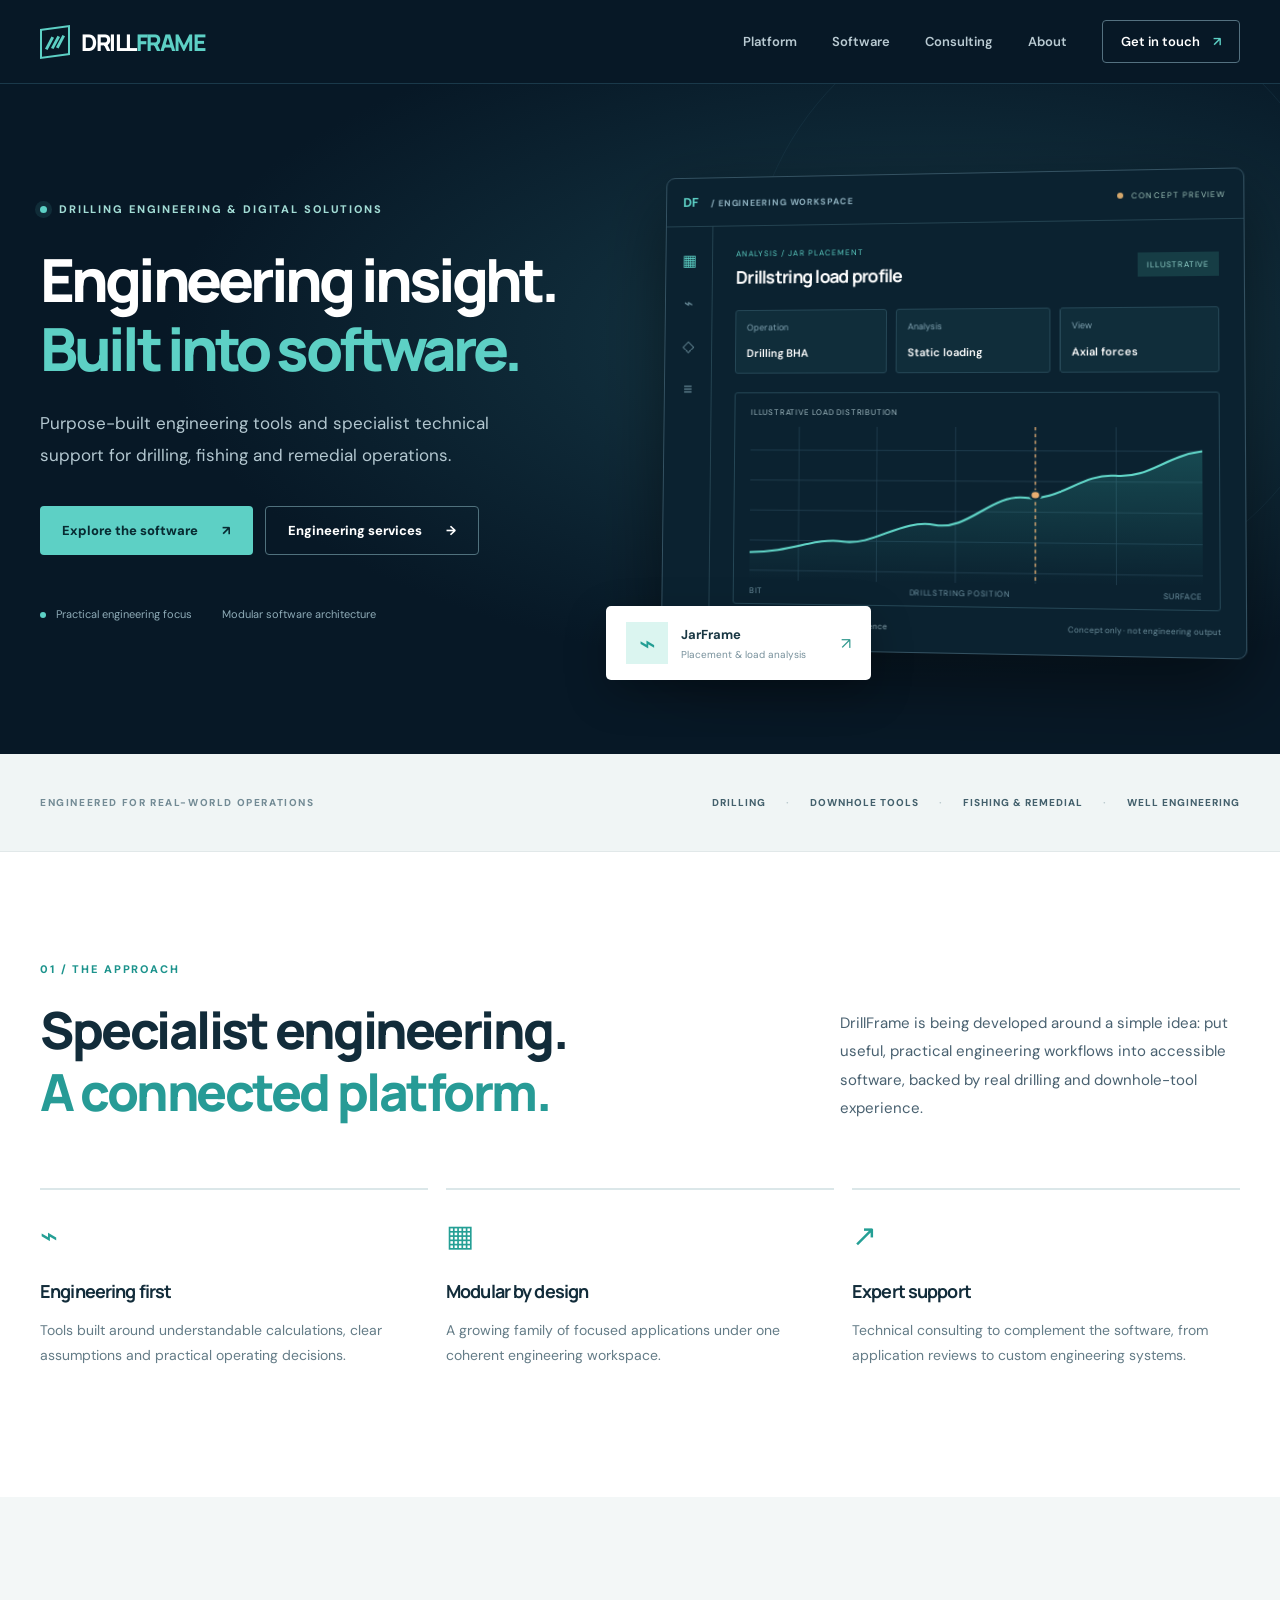
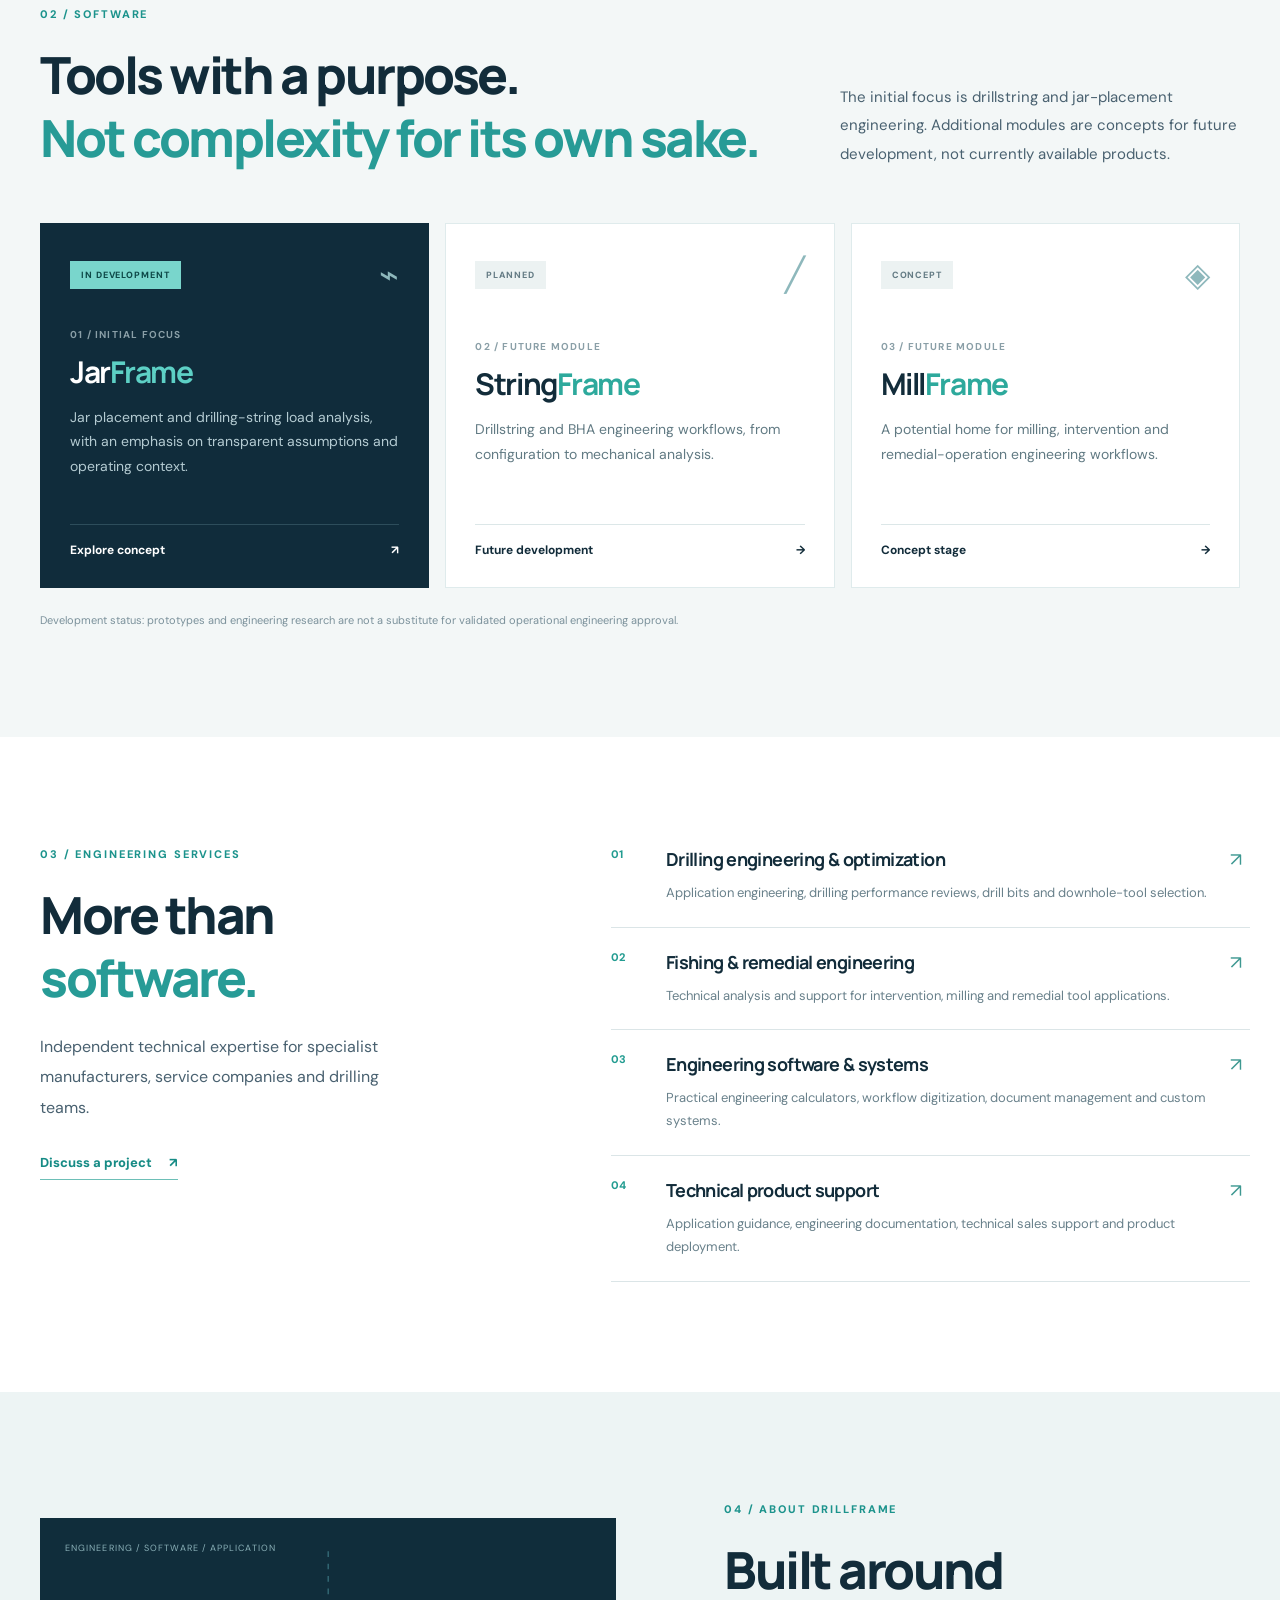
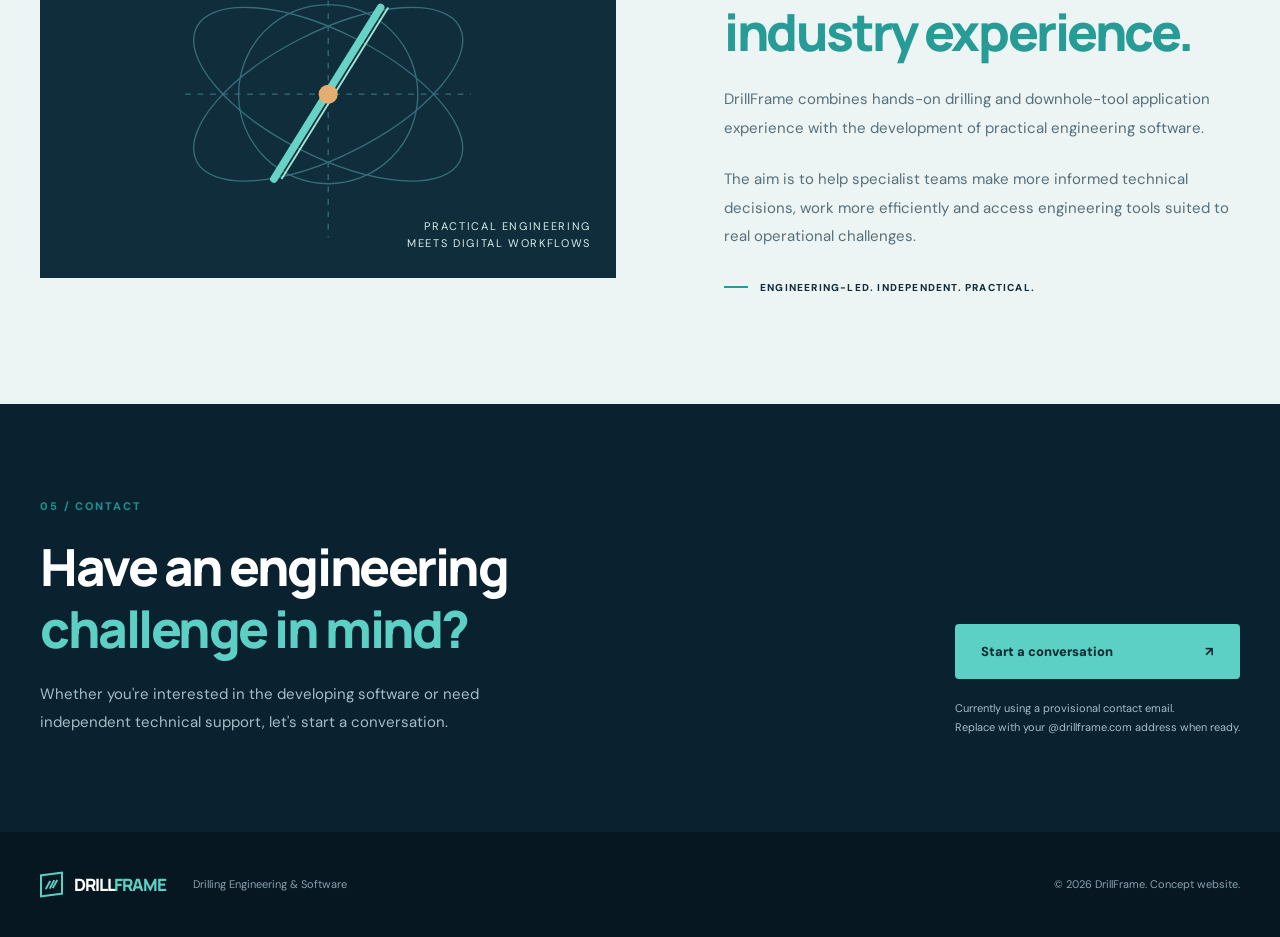
==== index.html @ b1239f37 "Add files via upload" ====
<!doctype html>
<html lang="en">
<head>
  <meta charset="utf-8" />
  <meta name="viewport" content="width=device-width, initial-scale=1" />
  <meta name="theme-color" content="#071826" />
  <meta name="description" content="DrillFrame brings practical drilling engineering expertise together with purpose-built engineering software for drillstring, jar, fishing and remedial applications." />
  <title>DrillFrame — Drilling Engineering & Software</title>
  <link rel="stylesheet" href="styles.css" />
  <script src="script.js" defer></script>
</head>
<body>
  <header class="site-header" id="top">
    <div class="container nav-wrap">
      <a class="brand" href="#top" aria-label="DrillFrame home"><span class="brand-icon" aria-hidden="true"><span></span><span></span><span></span></span><span>DRILL<span class="brand-accent">FRAME</span></span></a>
      <button class="menu-toggle" type="button" aria-controls="site-nav" aria-expanded="false" aria-label="Open navigation"><span></span><span></span><span></span></button>
      <nav class="site-nav" id="site-nav" aria-label="Main navigation"><a href="#platform">Platform</a><a href="#software">Software</a><a href="#consulting">Consulting</a><a href="#about">About</a><a class="nav-contact" href="#contact">Get in touch <span aria-hidden="true">↗</span></a></nav>
    </div>
  </header>
  <main>
    <section class="hero">
      <div class="hero-glow"></div>
      <div class="container hero-layout">
        <div class="hero-copy">
          <p class="eyebrow"><span class="signal"></span> DRILLING ENGINEERING & DIGITAL SOLUTIONS</p>
          <h1>Engineering insight.<br><span>Built into software.</span></h1>
          <p class="hero-lead">Purpose-built engineering tools and specialist technical support for drilling, fishing and remedial operations.</p>
          <div class="hero-actions"><a class="button button-primary" href="#software">Explore the software <span aria-hidden="true">↗</span></a><a class="button button-outline" href="#consulting">Engineering services <span aria-hidden="true">→</span></a></div>
          <div class="hero-meta"><span><span class="meta-dot"></span> Practical engineering focus</span><span>Modular software architecture</span></div>
        </div>
        <div class="hero-visual" aria-label="Illustration of a DrillFrame engineering analysis dashboard">
          <div class="dashboard">
            <div class="dash-top"><div class="dash-logo">DF<span> / ENGINEERING WORKSPACE</span></div><div class="dash-status"><i></i> CONCEPT PREVIEW</div></div>
            <div class="dash-content">
              <div class="dash-sidebar"><span class="side-active">▦</span><span>⌁</span><span>◇</span><span>≡</span></div>
              <div class="dash-main">
                <div class="dash-heading"><div><small>ANALYSIS / JAR PLACEMENT</small><strong>Drillstring load profile</strong></div><span class="dash-tag">ILLUSTRATIVE</span></div>
                <div class="metric-row"><div><small>Operation</small><strong>Drilling BHA</strong></div><div><small>Analysis</small><strong>Static loading</strong></div><div><small>View</small><strong>Axial forces</strong></div></div>
                <div class="chart-wrap"><div class="chart-label">ILLUSTRATIVE LOAD DISTRIBUTION</div><svg viewBox="0 0 540 230" role="img" aria-label="Illustrative line graph, not real engineering results" preserveAspectRatio="none"><defs><linearGradient id="chartFill" x1="0" y1="0" x2="0" y2="1"><stop offset="0" stop-color="#3dc7bc" stop-opacity=".24"/><stop offset="1" stop-color="#3dc7bc" stop-opacity="0"/></linearGradient></defs><g stroke="#244354" stroke-width="1"><path d="M0 35H540M0 80H540M0 125H540M0 170H540M0 215H540"/><path d="M60 0V230M155 0V230M250 0V230M345 0V230M440 0V230"/></g><path d="M0 188 C55 187 78 165 115 171 S185 136 225 145 S293 98 333 104 S400 67 439 71 S497 42 540 35 L540 230 L0 230Z" fill="url(#chartFill)"/><path d="M0 188 C55 187 78 165 115 171 S185 136 225 145 S293 98 333 104 S400 67 439 71 S497 42 540 35" fill="none" stroke="#61d6c8" stroke-width="3"/><path d="M345 0V230" stroke="#e9ae71" stroke-width="1.5" stroke-dasharray="5 5"/><circle cx="345" cy="100" r="6" fill="#e9ae71" stroke="#102c3a" stroke-width="3"/></svg><div class="chart-footer"><span>BIT</span><span>DRILLSTRING POSITION</span><span>SURFACE</span></div></div>
                <div class="dash-bottom"><span><i class="legend-line"></i> Axial load profile</span><span><i class="legend-dot"></i> Jar reference</span><span class="dash-note">Concept only · not engineering output</span></div>
              </div>
            </div>
          </div>
          <div class="floating-card"><span class="float-icon">⌁</span><div><strong>JarFrame</strong><small>Placement & load analysis</small></div><span class="float-arrow">↗</span></div>
        </div>
      </div>
    </section>
    <section class="trust-band"><div class="container trust-inner"><p>ENGINEERED FOR REAL-WORLD OPERATIONS</p><div><span>DRILLING</span><b>·</b><span>DOWNHOLE TOOLS</span><b>·</b><span>FISHING & REMEDIAL</span><b>·</b><span>WELL ENGINEERING</span></div></div></section>
    <section id="platform" class="section overview"><div class="container"><div class="split-heading"><div><p class="section-kicker">01 / THE APPROACH</p><h2>Specialist engineering.<br><span>A connected platform.</span></h2></div><p>DrillFrame is being developed around a simple idea: put useful, practical engineering workflows into accessible software, backed by real drilling and downhole-tool experience.</p></div><div class="feature-grid"><article class="feature"><div class="feature-icon">⌁</div><h3>Engineering first</h3><p>Tools built around understandable calculations, clear assumptions and practical operating decisions.</p></article><article class="feature"><div class="feature-icon">▦</div><h3>Modular by design</h3><p>A growing family of focused applications under one coherent engineering workspace.</p></article><article class="feature"><div class="feature-icon">↗</div><h3>Expert support</h3><p>Technical consulting to complement the software, from application reviews to custom engineering systems.</p></article></div></div></section>
    <section id="software" class="section software-section"><div class="container"><p class="section-kicker">02 / SOFTWARE</p><div class="section-title-row"><h2>Tools with a purpose.<br><span>Not complexity for its own sake.</span></h2><p>The initial focus is drillstring and jar-placement engineering. Additional modules are concepts for future development, not currently available products.</p></div><div class="software-grid"><article class="software-card featured"><div class="card-top"><span class="pill pill-active">IN DEVELOPMENT</span><span class="card-symbol">⌁</span></div><div><p class="card-number">01 / INITIAL FOCUS</p><h3>Jar<span>Frame</span></h3><p>Jar placement and drilling-string load analysis, with an emphasis on transparent assumptions and operating context.</p></div><div class="card-bottom">Explore concept <span aria-hidden="true">↗</span></div></article><article class="software-card"><div class="card-top"><span class="pill">PLANNED</span><span class="card-symbol">╱</span></div><div><p class="card-number">02 / FUTURE MODULE</p><h3>String<span>Frame</span></h3><p>Drillstring and BHA engineering workflows, from configuration to mechanical analysis.</p></div><div class="card-bottom">Future development <span aria-hidden="true">→</span></div></article><article class="software-card"><div class="card-top"><span class="pill">CONCEPT</span><span class="card-symbol">◈</span></div><div><p class="card-number">03 / FUTURE MODULE</p><h3>Mill<span>Frame</span></h3><p>A potential home for milling, intervention and remedial-operation engineering workflows.</p></div><div class="card-bottom">Concept stage <span aria-hidden="true">→</span></div></article></div><p class="software-disclaimer">Development status: prototypes and engineering research are not a substitute for validated operational engineering approval.</p></div></section>
    <section id="consulting" class="section consulting-section"><div class="container consulting-layout"><div><p class="section-kicker">03 / ENGINEERING SERVICES</p><h2>More than<br><span>software.</span></h2><p class="consulting-lead">Independent technical expertise for specialist manufacturers, service companies and drilling teams.</p><a class="text-link" href="#contact">Discuss a project <span aria-hidden="true">↗</span></a></div><div class="services"><div class="service"><span>01</span><div><h3>Drilling engineering & optimization</h3><p>Application engineering, drilling performance reviews, drill bits and downhole-tool selection.</p></div><span class="service-plus">↗</span></div><div class="service"><span>02</span><div><h3>Fishing & remedial engineering</h3><p>Technical analysis and support for intervention, milling and remedial tool applications.</p></div><span class="service-plus">↗</span></div><div class="service"><span>03</span><div><h3>Engineering software & systems</h3><p>Practical engineering calculators, workflow digitization, document management and custom systems.</p></div><span class="service-plus">↗</span></div><div class="service"><span>04</span><div><h3>Technical product support</h3><p>Application guidance, engineering documentation, technical sales support and product deployment.</p></div><span class="service-plus">↗</span></div></div></div></section>
    <section id="about" class="section about-section"><div class="container about-layout"><div class="about-art"><div class="about-coordinate">ENGINEERING / SOFTWARE / APPLICATION</div><svg viewBox="0 0 490 340" aria-hidden="true"><g fill="none" stroke="#366d79" stroke-width="1.4"><ellipse cx="245" cy="166" rx="155" ry="65" transform="rotate(-27 245 166)"/><ellipse cx="245" cy="166" rx="155" ry="65" transform="rotate(27 245 166)"/><circle cx="245" cy="166" r="94"/><path d="M95 166H395M245 16V316" stroke-dasharray="6 7"/></g><path d="M188 255L300 75" stroke="#66d3c6" stroke-width="8" stroke-linecap="round"/><path d="M196 255L308 75" stroke="#9fe5d7" stroke-width="2"/><circle cx="245" cy="166" r="10" fill="#e4ad71"/></svg><div class="about-art-label">PRACTICAL ENGINEERING<br>MEETS DIGITAL WORKFLOWS</div></div><div><p class="section-kicker">04 / ABOUT DRILLFRAME</p><h2>Built around<br><span>industry experience.</span></h2><p>DrillFrame combines hands-on drilling and downhole-tool application experience with the development of practical engineering software.</p><p>The aim is to help specialist teams make more informed technical decisions, work more efficiently and access engineering tools suited to real operational challenges.</p><div class="about-signoff"><span class="signoff-line"></span> ENGINEERING-LED. INDEPENDENT. PRACTICAL.</div></div></div></section>
    <section id="contact" class="section contact-section"><div class="container contact-layout"><div><p class="section-kicker">05 / CONTACT</p><h2>Have an engineering<br><span>challenge in mind?</span></h2><p>Whether you're interested in the developing software or need independent technical support, let's start a conversation.</p></div><div class="contact-action"><a class="button button-primary button-large" href="mailto:robhami@yahoo.co.uk?subject=DrillFrame%20enquiry">Start a conversation <span aria-hidden="true">↗</span></a><p>Currently using a provisional contact email.<br>Replace with your @drillframe.com address when ready.</p></div></div></section>
  </main>
  <footer class="footer"><div class="container footer-inner"><a class="brand footer-brand" href="#top"><span class="brand-icon" aria-hidden="true"><span></span><span></span><span></span></span><span>DRILL<span class="brand-accent">FRAME</span></span></a><p>Drilling Engineering & Software</p><span>© <span id="year">2026</span> DrillFrame. Concept website.</span></div></footer>
</body>
</html>
---- styles.css ----
@import url('https://fonts.googleapis.com/css2?family=DM+Sans:wght@400;500;600;700&family=Manrope:wght@400;500;600;700;800&display=swap');
:root{--navy:#071826;--navy2:#102637;--teal:#5dd0c5;--ink:#122c3a;--body:#496170;--line:#e2e9eb;--muted:#a6b9c2;--max:1200px}*{box-sizing:border-box}html{scroll-behavior:smooth}body{margin:0;font-family:'DM Sans',Arial,sans-serif;color:var(--ink);background:#fff}h1,h2,h3,p{margin-top:0}h1,h2,h3{font-family:Manrope,'DM Sans',sans-serif;letter-spacing:-.048em}a{color:inherit;text-decoration:none}.container{width:min(var(--max),calc(100% - 80px));margin:auto}.site-header{height:84px;background:var(--navy);border-bottom:1px solid #1a394a;position:relative;z-index:20}.nav-wrap{height:100%;display:flex;align-items:center;justify-content:space-between}.brand{display:inline-flex;align-items:center;gap:11px;color:#fff;font:800 23px Manrope,sans-serif;letter-spacing:-.065em;white-space:nowrap}.brand-accent{color:var(--teal)}.brand-icon{width:30px;height:30px;border:2px solid var(--teal);display:flex;align-items:center;justify-content:space-evenly;transform:skewY(-8deg);padding:4px}.brand-icon span{display:block;height:13px;width:3px;background:var(--teal);transform:rotate(30deg)}.site-nav{display:flex;align-items:center;gap:35px;color:#b9cad2;font-size:13px;font-weight:600}.site-nav a:hover{color:#fff}.site-nav .nav-contact{color:#fff;border:1px solid #547180;padding:12px 18px;border-radius:4px}.nav-contact span{color:var(--teal);margin-left:10px}.menu-toggle{display:none}.hero{position:relative;overflow:hidden;background:radial-gradient(ellipse at 72% 38%,#163a48 0%,var(--navy) 58%);color:#fff;min-height:670px}.hero:after{content:'';position:absolute;right:-70px;top:-90px;height:600px;width:600px;border:1px solid #214453;border-radius:50%;opacity:.35}.hero-layout{display:grid;grid-template-columns:49% 51%;align-items:center;min-height:670px;position:relative;z-index:1;padding:65px 0 80px}.eyebrow,.section-kicker{letter-spacing:.17em;font-size:11px;font-weight:800}.eyebrow{color:#a2dcd5;margin-bottom:29px;display:flex;align-items:center;gap:12px}.signal{height:7px;width:7px;background:var(--teal);border-radius:50%;box-shadow:0 0 0 5px #5dd0c51c}.hero h1{font-size:clamp(46px,4.65vw,73px);line-height:1.16;font-weight:800;margin:0 0 25px;letter-spacing:-.065em}.hero h1 span{color:var(--teal)}.hero-lead{font-size:17px;line-height:1.85;color:#b3c7d0;max-width:480px;margin-bottom:35px}.hero-actions{display:flex;gap:12px;flex-wrap:wrap}.button{display:inline-flex;justify-content:space-between;gap:24px;align-items:center;padding:15px 22px;border-radius:4px;font-size:13px;font-weight:800;transition:.2s}.button:hover{transform:translateY(-2px)}.button-primary{color:#082b32;background:var(--teal)}.button-outline{border:1px solid #50717d;color:#fff}.hero-meta{display:flex;gap:30px;color:#8eabb7;font-size:11px;margin-top:52px}.meta-dot{width:6px;height:6px;background:var(--teal);display:inline-block;border-radius:50%;margin-right:7px}.hero-visual{position:relative;margin-left:28px}.dashboard{background:#0b2230;border:1px solid #345262;box-shadow:0 28px 70px #0007;transform:perspective(1100px) rotateY(-5deg) rotateX(2deg);border-radius:9px;overflow:hidden}.dash-top{display:flex;justify-content:space-between;align-items:center;height:50px;border-bottom:1px solid #244351;padding:0 17px}.dash-logo{color:var(--teal);font-weight:800;font-size:13px}.dash-logo span{font-size:9px;color:#8caebc;letter-spacing:.1em;margin-left:10px}.dash-status{color:#a2c7bc;font-size:8px;letter-spacing:.13em}.dash-status i{background:#d5a86c;width:6px;height:6px;display:inline-block;border-radius:50%;margin-right:5px}.dash-content{display:flex;min-height:360px}.dash-sidebar{width:49px;border-right:1px solid #244351;display:flex;flex-direction:column;align-items:center;gap:23px;padding-top:24px;color:#6d909d}.dash-sidebar .side-active{color:var(--teal)}.dash-main{padding:23px 24px 20px;min-width:0;flex:1}.dash-heading{display:flex;justify-content:space-between;gap:10px;align-items:center}.dash-heading small{display:block;color:var(--teal);font-size:8px;letter-spacing:.13em;margin-bottom:7px}.dash-heading strong{font-family:Manrope,sans-serif;font-size:18px;letter-spacing:-.04em}.dash-tag{background:#163d45;color:#94d4cd;font-size:8px;padding:7px 9px;letter-spacing:.1em}.metric-row{display:grid;grid-template-columns:repeat(3,1fr);gap:9px;margin:22px 0 19px}.metric-row>div{border:1px solid #254756;background:#102d3a;border-radius:3px;padding:11px}.metric-row small{display:block;color:#84a6b5;font-size:9px;margin-bottom:8px}.metric-row strong{font-size:11px;font-weight:600}.chart-wrap{border:1px solid #254756;border-radius:3px;padding:14px 16px 8px}.chart-label{font-size:8px;letter-spacing:.1em;color:#a7c0c7}.chart-wrap svg{width:100%;height:155px;margin-top:10px}.chart-footer{display:flex;justify-content:space-between;color:#7295a4;font-size:8px;letter-spacing:.08em}.dash-bottom{display:flex;gap:13px;color:#91aeb8;font-size:8px;margin-top:15px;align-items:center;flex-wrap:wrap}.legend-line{display:inline-block;width:13px;height:2px;vertical-align:middle;background:var(--teal);margin-right:5px}.legend-dot{width:5px;height:5px;border-radius:50%;background:#e9ae71;display:inline-block;margin-right:5px}.dash-note{margin-left:auto;color:#6f919e}.floating-card{position:absolute;bottom:-28px;left:-50px;display:flex;gap:13px;align-items:center;background:#fff;color:#193743;padding:16px 20px;box-shadow:0 14px 40px #0004;min-width:265px;border-radius:5px}.float-icon{background:#dbf5f0;color:#239e94;font-size:28px;width:42px;height:42px;display:grid;place-items:center}.floating-card strong{font-size:13px;display:block}.floating-card small{display:block;margin-top:5px;color:#77909b;font-size:10px}.float-arrow{margin-left:auto;color:#2f978d}.trust-band{background:#f0f5f5;border-bottom:1px solid #e1e8e9}.trust-inner{min-height:97px;display:flex;justify-content:space-between;align-items:center;gap:30px}.trust-inner p{margin:0;color:#738b95;font-size:10px;letter-spacing:.16em;font-weight:800}.trust-inner div{display:flex;gap:20px;align-items:center;flex-wrap:wrap;font-weight:800;font-size:10px;letter-spacing:.1em;color:#43606c}.trust-inner b{color:#b9c8cc}.section{padding:110px 0;scroll-margin-top:20px}.section-kicker{color:#1c938c;margin-bottom:22px}.section h2{font-size:clamp(37px,4vw,54px);line-height:1.22;font-weight:800;margin:0}.section h2 span{color:#279b96}.split-heading,.section-title-row{display:flex;justify-content:space-between;gap:50px;align-items:end}.split-heading>p,.section-title-row>p{max-width:400px;margin:0;color:var(--body);line-height:1.9;font-size:15px}.feature-grid{display:grid;grid-template-columns:repeat(3,1fr);margin-top:65px;gap:18px}.feature{border-top:2px solid #dbe7e9;padding:28px 28px 5px 0}.feature-icon{font-size:30px;color:#249f95;margin-bottom:26px;font-family:Arial}.feature h3{font-size:18px;margin-bottom:15px}.feature p{line-height:1.8;color:#647c87;font-size:14px}.software-section{background:#f3f7f7}.software-grid{display:grid;grid-template-columns:repeat(3,1fr);gap:16px;margin-top:55px}.software-card{min-height:365px;padding:29px;display:flex;flex-direction:column;justify-content:space-between;background:#fff;border:1px solid #dfebec}.software-card.featured{background:#102c3b;color:#fff;border-color:#102c3b}.card-top{display:flex;align-items:center;justify-content:space-between}.pill{font-size:9px;color:#647b84;background:#ecf2f2;padding:8px 11px;letter-spacing:.1em;font-weight:800}.pill-active{color:#0e4948;background:#79d6cc}.card-symbol{font-size:33px;color:#8eb8bc}.card-number{font-size:10px;letter-spacing:.12em;color:#8a9fa7;font-weight:700}.software-card h3{font-size:30px;margin:8px 0 13px}.software-card h3 span{color:#2da99c}.featured h3 span{color:var(--teal)}.software-card p:not(.card-number){color:#617a83;font-size:14px;line-height:1.75}.featured p:not(.card-number){color:#b4cbd2}.card-bottom{border-top:1px solid #dce7e8;padding-top:17px;font-size:12px;font-weight:700;display:flex;justify-content:space-between}.featured .card-bottom{border-color:#2d4d5b}.software-disclaimer{margin:25px 0 0;font-size:11px;color:#7b919b}.consulting-layout{display:grid;grid-template-columns:43% 57%;gap:55px}.consulting-lead{color:var(--body);line-height:1.9;max-width:380px;margin:24px 0 28px}.text-link{color:#168b85;font-weight:800;font-size:13px;border-bottom:1px solid #6dbfb7;padding-bottom:8px}.text-link span{margin-left:14px}.services{padding-right:45px}.service{border-bottom:1px solid #dbe5e7;display:grid;grid-template-columns:35px 1fr 20px;gap:20px;padding:22px 0}.service:first-child{padding-top:0}.service>span:first-child{font-size:11px;color:#239c91;font-weight:800}.service h3{font-size:18px;letter-spacing:-.035em;margin:0 0 10px}.service p{font-size:13px;color:#69818b;line-height:1.8;margin:0}.service-plus{font-size:19px;color:#3e9891}.about-section{background:#edf4f4}.about-layout{display:grid;grid-template-columns:48% 43%;gap:9%;align-items:center}.about-art{height:360px;background:#102d3b;position:relative;overflow:hidden;display:flex;align-items:center;justify-content:center}.about-art svg{width:90%;height:90%}.about-coordinate{position:absolute;left:25px;top:24px;font-size:9px;color:#8bb1b8;letter-spacing:.12em}.about-art-label{position:absolute;right:25px;bottom:25px;font-size:11px;line-height:1.6;letter-spacing:.15em;color:#d6eded;text-align:right}.about-layout p:not(.section-kicker){margin-top:23px;color:#55707c;font-size:15px;line-height:1.9}.about-signoff{margin-top:30px;font-size:10px;letter-spacing:.12em;font-weight:800;display:flex;align-items:center;gap:12px}.signoff-line{width:24px;height:2px;background:#249e94}.contact-section{background:#0a2230;color:#fff;padding:95px 0}.contact-layout{display:flex;align-items:end;justify-content:space-between;gap:50px}.contact-section h2 span{color:var(--teal)}.contact-section p:not(.section-kicker){color:#a4bec8;font-size:15px;max-width:520px;line-height:1.9;margin:20px 0 0}.contact-action{text-align:left;min-width:280px}.button-large{padding:19px 26px;width:100%}.contact-action p{font-size:11px!important;line-height:1.7!important}.footer{background:#061721;color:#88a2ad}.footer-inner{min-height:105px;display:flex;align-items:center;gap:27px}.footer-brand{font-size:17px}.footer-brand .brand-icon{width:23px;height:23px}.footer-brand .brand-icon span{height:9px;width:2px}.footer p{font-size:11px;margin:0}.footer-inner>span:last-child{font-size:11px;margin-left:auto}@media(max-width:1000px){.container{width:min(var(--max),calc(100% - 44px))}.site-nav{gap:17px}.hero-layout{grid-template-columns:1fr;gap:65px;padding:75px 0 95px}.hero-visual{max-width:680px;margin:0 auto}.hero h1{max-width:800px}.hero-lead{max-width:650px}.trust-inner{flex-direction:column;justify-content:center;padding:22px 0;gap:15px}.split-heading,.section-title-row{align-items:start;flex-direction:column;gap:22px}.consulting-layout{grid-template-columns:1fr;gap:48px}.services{padding-right:0}}@media(max-width:650px){.container{width:calc(100% - 36px)}.site-header{height:72px}.brand{font-size:21px}.menu-toggle{display:flex;flex-direction:column;gap:5px;border:0;background:transparent;padding:10px;cursor:pointer}.menu-toggle span{height:2px;width:23px;background:#fff}.site-nav{display:none;position:absolute;top:72px;left:0;right:0;background:#0b2230;flex-direction:column;padding:24px;align-items:stretch;gap:22px}.site-nav.open{display:flex}.hero-layout{padding:63px 0 100px;gap:50px;min-height:auto}.hero h1{font-size:clamp(38px,9vw,56px)}.hero-lead{font-size:15px}.hero-actions{flex-direction:column}.button{width:100%}.hero-meta{margin-top:30px;flex-wrap:wrap;gap:10px}.dashboard{transform:none}.dash-main{padding:12px}.dash-heading strong{font-size:12px}.dash-top{padding:0 9px}.dash-logo span{display:none}.dash-tag{display:none}.metric-row{gap:4px}.metric-row>div{padding:7px}.metric-row strong{font-size:8px}.chart-wrap{padding:9px}.chart-wrap svg{height:120px}.dash-bottom{display:none}.floating-card{left:6px;bottom:-36px;min-width:230px}.trust-inner div{gap:9px;justify-content:center;font-size:9px}.section{padding:72px 0}.section h2{font-size:35px}.feature-grid,.software-grid,.about-layout{grid-template-columns:1fr}.feature-grid{gap:18px;margin-top:36px}.feature{padding:15px 0}.feature-icon{margin-bottom:12px}.software-grid{margin-top:32px}.software-card{min-height:300px}.about-layout{gap:40px}.about-art{height:270px}.contact-layout{flex-direction:column;align-items:stretch;gap:25px}.contact-action{min-width:0}.footer-inner{flex-wrap:wrap;gap:10px;padding:25px 0}.footer-inner>span:last-child{margin-left:0;width:100%}}
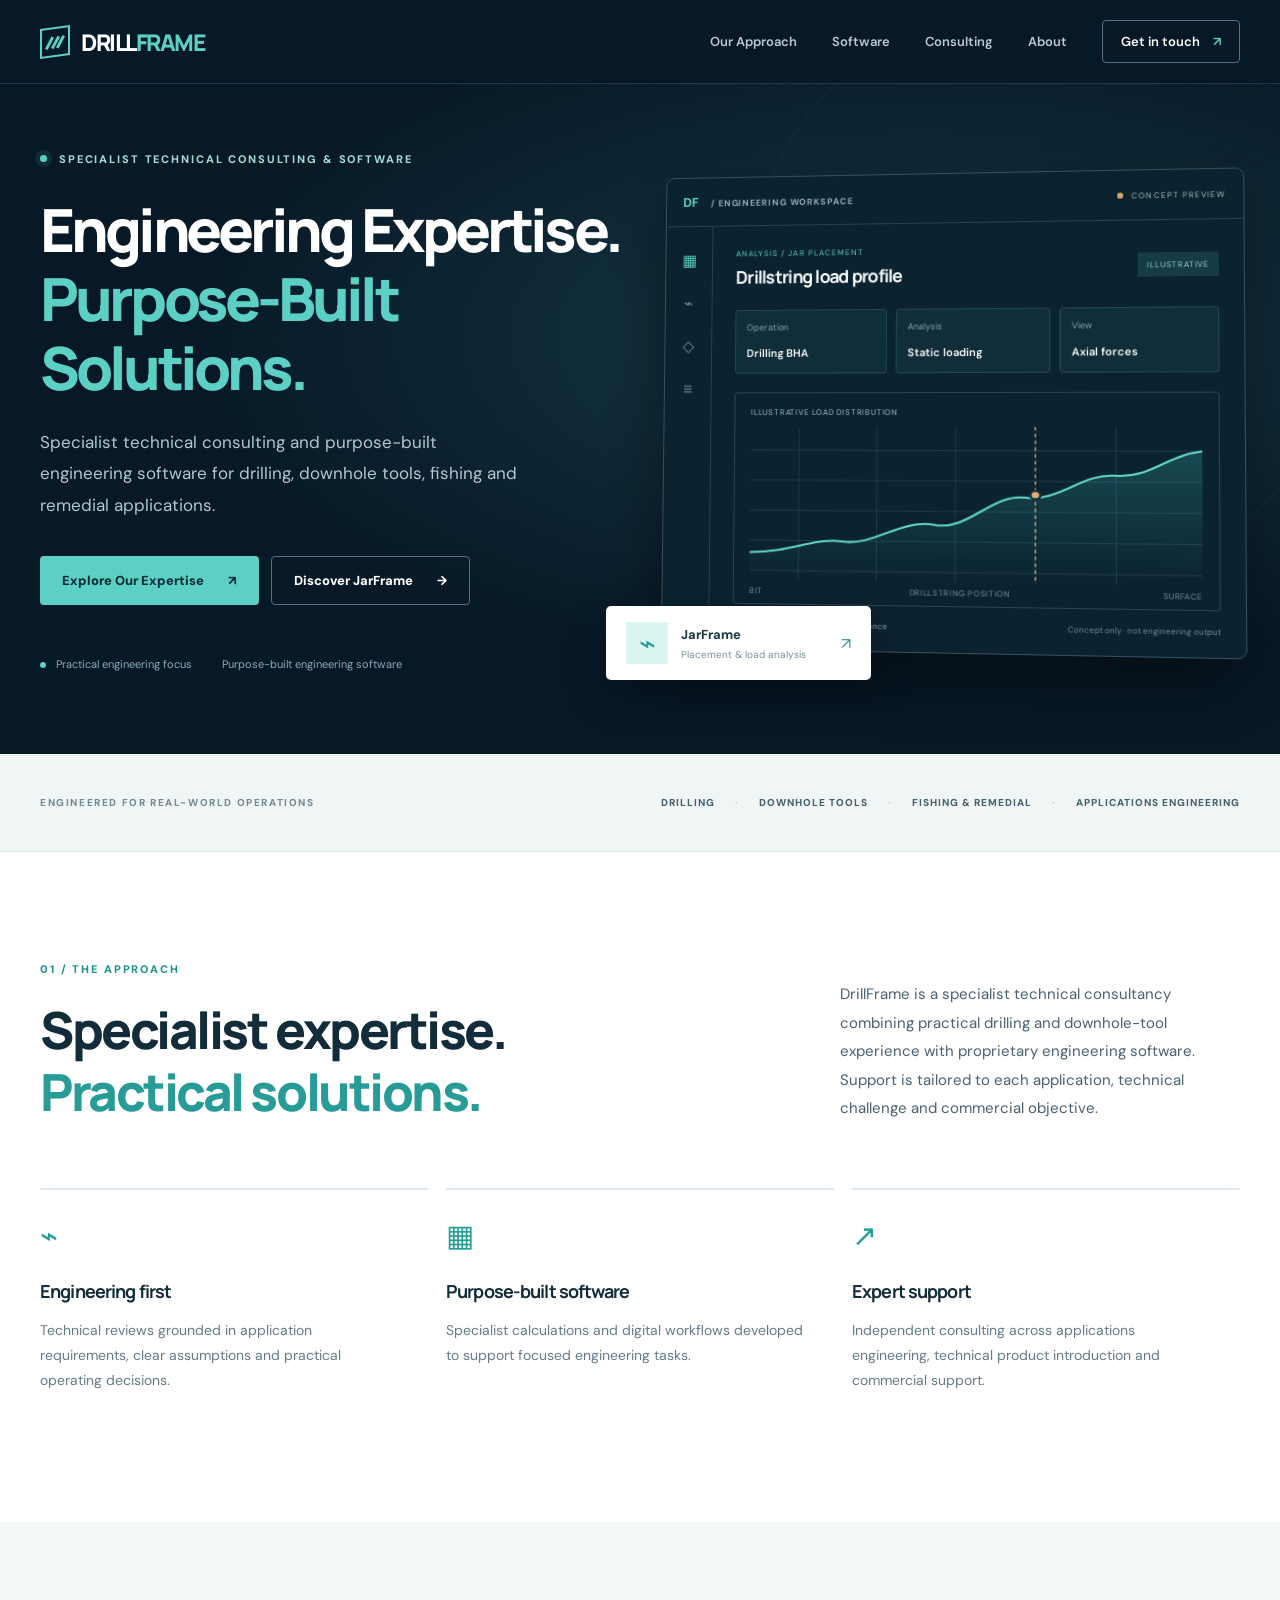
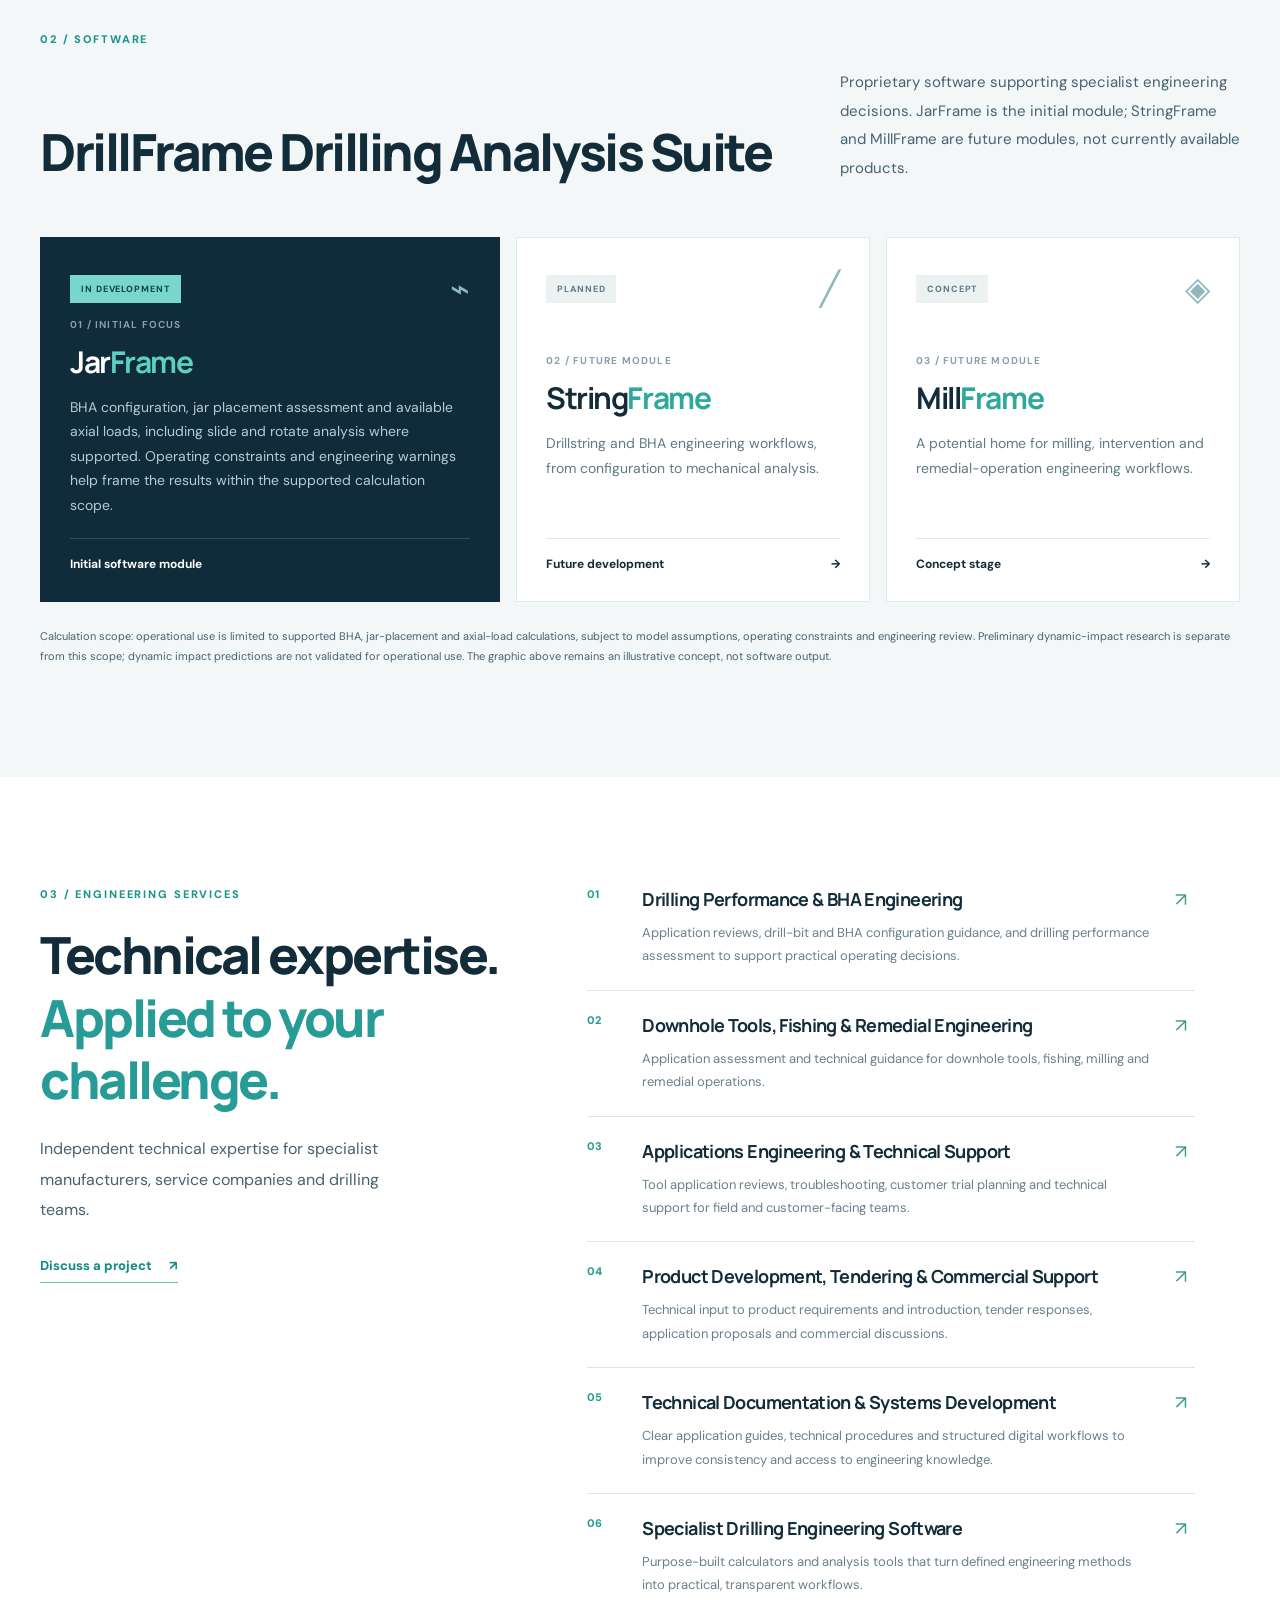
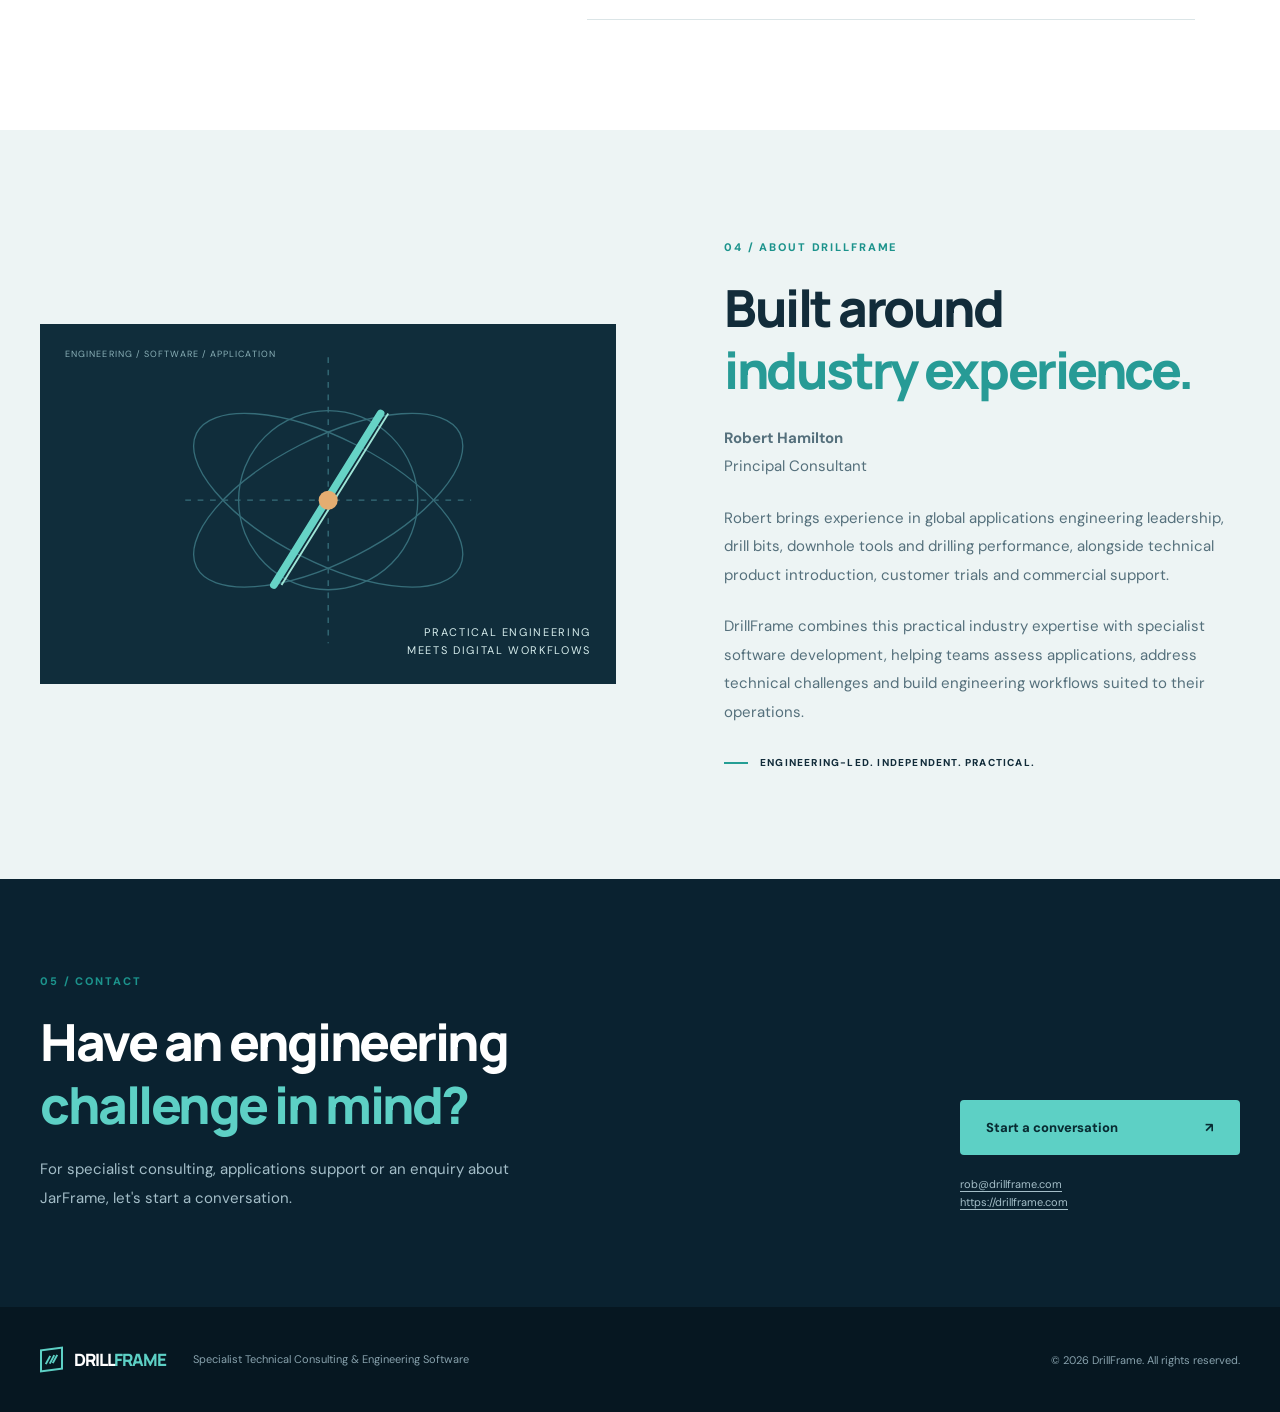
==== commit f4cad04a: "Refresh DrillFrame website positioning and content" ====
--- a/index.html
+++ b/index.html
@@ -4,29 +4,31 @@
   <meta charset="utf-8" />
   <meta name="viewport" content="width=device-width, initial-scale=1" />
   <meta name="theme-color" content="#071826" />
-  <meta name="description" content="DrillFrame brings practical drilling engineering expertise together with purpose-built engineering software for drillstring, jar, fishing and remedial applications." />
-  <title>DrillFrame — Drilling Engineering & Software</title>
+  <meta name="description" content="Specialist technical consulting and purpose-built engineering software for drilling, downhole tools, fishing and remedial applications." />
+  <title>DrillFrame — Specialist Technical Consulting & Engineering Software</title>
+  <link rel="icon" type="image/svg+xml" href="favicon.svg" />
   <link rel="stylesheet" href="styles.css" />
   <script src="script.js" defer></script>
 </head>
 <body>
+  <a class="skip-link" href="#main-content">Skip to content</a>
   <header class="site-header" id="top">
     <div class="container nav-wrap">
       <a class="brand" href="#top" aria-label="DrillFrame home"><span class="brand-icon" aria-hidden="true"><span></span><span></span><span></span></span><span>DRILL<span class="brand-accent">FRAME</span></span></a>
       <button class="menu-toggle" type="button" aria-controls="site-nav" aria-expanded="false" aria-label="Open navigation"><span></span><span></span><span></span></button>
-      <nav class="site-nav" id="site-nav" aria-label="Main navigation"><a href="#platform">Platform</a><a href="#software">Software</a><a href="#consulting">Consulting</a><a href="#about">About</a><a class="nav-contact" href="#contact">Get in touch <span aria-hidden="true">↗</span></a></nav>
+      <nav class="site-nav" id="site-nav" aria-label="Main navigation"><a href="#platform">Our Approach</a><a href="#software">Software</a><a href="#consulting">Consulting</a><a href="#about">About</a><a class="nav-contact" href="#contact">Get in touch <span aria-hidden="true">↗</span></a></nav>
     </div>
   </header>
-  <main>
+  <main id="main-content">
     <section class="hero">
       <div class="hero-glow"></div>
       <div class="container hero-layout">
         <div class="hero-copy">
-          <p class="eyebrow"><span class="signal"></span> DRILLING ENGINEERING & DIGITAL SOLUTIONS</p>
-          <h1>Engineering insight.<br><span>Built into software.</span></h1>
-          <p class="hero-lead">Purpose-built engineering tools and specialist technical support for drilling, fishing and remedial operations.</p>
-          <div class="hero-actions"><a class="button button-primary" href="#software">Explore the software <span aria-hidden="true">↗</span></a><a class="button button-outline" href="#consulting">Engineering services <span aria-hidden="true">→</span></a></div>
-          <div class="hero-meta"><span><span class="meta-dot"></span> Practical engineering focus</span><span>Modular software architecture</span></div>
+          <p class="eyebrow"><span class="signal"></span> SPECIALIST TECHNICAL CONSULTING & SOFTWARE</p>
+          <h1>Engineering Expertise.<br><span>Purpose-Built Solutions.</span></h1>
+          <p class="hero-lead">Specialist technical consulting and purpose-built engineering software for drilling, downhole tools, fishing and remedial applications.</p>
+          <div class="hero-actions"><a class="button button-primary" href="#consulting">Explore Our Expertise <span aria-hidden="true">↗</span></a><a class="button button-outline" href="#jarframe">Discover JarFrame <span aria-hidden="true">→</span></a></div>
+          <div class="hero-meta"><span><span class="meta-dot"></span> Practical engineering focus</span><span>Purpose-built engineering software</span></div>
         </div>
         <div class="hero-visual" aria-label="Illustration of a DrillFrame engineering analysis dashboard">
           <div class="dashboard">
@@ -45,13 +47,13 @@
         </div>
       </div>
     </section>
-    <section class="trust-band"><div class="container trust-inner"><p>ENGINEERED FOR REAL-WORLD OPERATIONS</p><div><span>DRILLING</span><b>·</b><span>DOWNHOLE TOOLS</span><b>·</b><span>FISHING & REMEDIAL</span><b>·</b><span>WELL ENGINEERING</span></div></div></section>
-    <section id="platform" class="section overview"><div class="container"><div class="split-heading"><div><p class="section-kicker">01 / THE APPROACH</p><h2>Specialist engineering.<br><span>A connected platform.</span></h2></div><p>DrillFrame is being developed around a simple idea: put useful, practical engineering workflows into accessible software, backed by real drilling and downhole-tool experience.</p></div><div class="feature-grid"><article class="feature"><div class="feature-icon">⌁</div><h3>Engineering first</h3><p>Tools built around understandable calculations, clear assumptions and practical operating decisions.</p></article><article class="feature"><div class="feature-icon">▦</div><h3>Modular by design</h3><p>A growing family of focused applications under one coherent engineering workspace.</p></article><article class="feature"><div class="feature-icon">↗</div><h3>Expert support</h3><p>Technical consulting to complement the software, from application reviews to custom engineering systems.</p></article></div></div></section>
-    <section id="software" class="section software-section"><div class="container"><p class="section-kicker">02 / SOFTWARE</p><div class="section-title-row"><h2>Tools with a purpose.<br><span>Not complexity for its own sake.</span></h2><p>The initial focus is drillstring and jar-placement engineering. Additional modules are concepts for future development, not currently available products.</p></div><div class="software-grid"><article class="software-card featured"><div class="card-top"><span class="pill pill-active">IN DEVELOPMENT</span><span class="card-symbol">⌁</span></div><div><p class="card-number">01 / INITIAL FOCUS</p><h3>Jar<span>Frame</span></h3><p>Jar placement and drilling-string load analysis, with an emphasis on transparent assumptions and operating context.</p></div><div class="card-bottom">Explore concept <span aria-hidden="true">↗</span></div></article><article class="software-card"><div class="card-top"><span class="pill">PLANNED</span><span class="card-symbol">╱</span></div><div><p class="card-number">02 / FUTURE MODULE</p><h3>String<span>Frame</span></h3><p>Drillstring and BHA engineering workflows, from configuration to mechanical analysis.</p></div><div class="card-bottom">Future development <span aria-hidden="true">→</span></div></article><article class="software-card"><div class="card-top"><span class="pill">CONCEPT</span><span class="card-symbol">◈</span></div><div><p class="card-number">03 / FUTURE MODULE</p><h3>Mill<span>Frame</span></h3><p>A potential home for milling, intervention and remedial-operation engineering workflows.</p></div><div class="card-bottom">Concept stage <span aria-hidden="true">→</span></div></article></div><p class="software-disclaimer">Development status: prototypes and engineering research are not a substitute for validated operational engineering approval.</p></div></section>
-    <section id="consulting" class="section consulting-section"><div class="container consulting-layout"><div><p class="section-kicker">03 / ENGINEERING SERVICES</p><h2>More than<br><span>software.</span></h2><p class="consulting-lead">Independent technical expertise for specialist manufacturers, service companies and drilling teams.</p><a class="text-link" href="#contact">Discuss a project <span aria-hidden="true">↗</span></a></div><div class="services"><div class="service"><span>01</span><div><h3>Drilling engineering & optimization</h3><p>Application engineering, drilling performance reviews, drill bits and downhole-tool selection.</p></div><span class="service-plus">↗</span></div><div class="service"><span>02</span><div><h3>Fishing & remedial engineering</h3><p>Technical analysis and support for intervention, milling and remedial tool applications.</p></div><span class="service-plus">↗</span></div><div class="service"><span>03</span><div><h3>Engineering software & systems</h3><p>Practical engineering calculators, workflow digitization, document management and custom systems.</p></div><span class="service-plus">↗</span></div><div class="service"><span>04</span><div><h3>Technical product support</h3><p>Application guidance, engineering documentation, technical sales support and product deployment.</p></div><span class="service-plus">↗</span></div></div></div></section>
-    <section id="about" class="section about-section"><div class="container about-layout"><div class="about-art"><div class="about-coordinate">ENGINEERING / SOFTWARE / APPLICATION</div><svg viewBox="0 0 490 340" aria-hidden="true"><g fill="none" stroke="#366d79" stroke-width="1.4"><ellipse cx="245" cy="166" rx="155" ry="65" transform="rotate(-27 245 166)"/><ellipse cx="245" cy="166" rx="155" ry="65" transform="rotate(27 245 166)"/><circle cx="245" cy="166" r="94"/><path d="M95 166H395M245 16V316" stroke-dasharray="6 7"/></g><path d="M188 255L300 75" stroke="#66d3c6" stroke-width="8" stroke-linecap="round"/><path d="M196 255L308 75" stroke="#9fe5d7" stroke-width="2"/><circle cx="245" cy="166" r="10" fill="#e4ad71"/></svg><div class="about-art-label">PRACTICAL ENGINEERING<br>MEETS DIGITAL WORKFLOWS</div></div><div><p class="section-kicker">04 / ABOUT DRILLFRAME</p><h2>Built around<br><span>industry experience.</span></h2><p>DrillFrame combines hands-on drilling and downhole-tool application experience with the development of practical engineering software.</p><p>The aim is to help specialist teams make more informed technical decisions, work more efficiently and access engineering tools suited to real operational challenges.</p><div class="about-signoff"><span class="signoff-line"></span> ENGINEERING-LED. INDEPENDENT. PRACTICAL.</div></div></div></section>
-    <section id="contact" class="section contact-section"><div class="container contact-layout"><div><p class="section-kicker">05 / CONTACT</p><h2>Have an engineering<br><span>challenge in mind?</span></h2><p>Whether you're interested in the developing software or need independent technical support, let's start a conversation.</p></div><div class="contact-action"><a class="button button-primary button-large" href="mailto:robhami@yahoo.co.uk?subject=DrillFrame%20enquiry">Start a conversation <span aria-hidden="true">↗</span></a><p>Currently using a provisional contact email.<br>Replace with your @drillframe.com address when ready.</p></div></div></section>
+    <section class="trust-band"><div class="container trust-inner"><p>ENGINEERED FOR REAL-WORLD OPERATIONS</p><div><span>DRILLING</span><b>·</b><span>DOWNHOLE TOOLS</span><b>·</b><span>FISHING & REMEDIAL</span><b>·</b><span>APPLICATIONS ENGINEERING</span></div></div></section>
+    <section id="platform" class="section overview"><div class="container"><div class="split-heading"><div><p class="section-kicker">01 / THE APPROACH</p><h2>Specialist expertise.<br><span>Practical solutions.</span></h2></div><p>DrillFrame is a specialist technical consultancy combining practical drilling and downhole-tool experience with proprietary engineering software. Support is tailored to each application, technical challenge and commercial objective.</p></div><div class="feature-grid"><article class="feature"><div class="feature-icon">⌁</div><h3>Engineering first</h3><p>Technical reviews grounded in application requirements, clear assumptions and practical operating decisions.</p></article><article class="feature"><div class="feature-icon">▦</div><h3>Purpose-built software</h3><p>Specialist calculations and digital workflows developed to support focused engineering tasks.</p></article><article class="feature"><div class="feature-icon">↗</div><h3>Expert support</h3><p>Independent consulting across applications engineering, technical product introduction and commercial support.</p></article></div></div></section>
+    <section id="software" class="section software-section"><div class="container"><p class="section-kicker">02 / SOFTWARE</p><div class="section-title-row"><h2>DrillFrame Drilling Analysis Suite</h2><p>Proprietary software supporting specialist engineering decisions. JarFrame is the initial module; StringFrame and MillFrame are future modules, not currently available products.</p></div><div class="software-grid"><article class="software-card featured" id="jarframe"><div class="card-top"><span class="pill pill-active">IN DEVELOPMENT</span><span class="card-symbol">⌁</span></div><div><p class="card-number">01 / INITIAL FOCUS</p><h3>Jar<span>Frame</span></h3><p>BHA configuration, jar placement assessment and available axial loads, including slide and rotate analysis where supported. Operating constraints and engineering warnings help frame the results within the supported calculation scope.</p></div><div class="card-bottom">Initial software module</div></article><article class="software-card"><div class="card-top"><span class="pill">PLANNED</span><span class="card-symbol">╱</span></div><div><p class="card-number">02 / FUTURE MODULE</p><h3>String<span>Frame</span></h3><p>Drillstring and BHA engineering workflows, from configuration to mechanical analysis.</p></div><div class="card-bottom">Future development <span aria-hidden="true">→</span></div></article><article class="software-card"><div class="card-top"><span class="pill">CONCEPT</span><span class="card-symbol">◈</span></div><div><p class="card-number">03 / FUTURE MODULE</p><h3>Mill<span>Frame</span></h3><p>A potential home for milling, intervention and remedial-operation engineering workflows.</p></div><div class="card-bottom">Concept stage <span aria-hidden="true">→</span></div></article></div><p class="software-disclaimer">Calculation scope: operational use is limited to supported BHA, jar-placement and axial-load calculations, subject to model assumptions, operating constraints and engineering review. Preliminary dynamic-impact research is separate from this scope; dynamic impact predictions are not validated for operational use. The graphic above remains an illustrative concept, not software output.</p></div></section>
+    <section id="consulting" class="section consulting-section"><div class="container consulting-layout"><div><p class="section-kicker">03 / ENGINEERING SERVICES</p><h2>Technical expertise.<br><span>Applied to your challenge.</span></h2><p class="consulting-lead">Independent technical expertise for specialist manufacturers, service companies and drilling teams.</p><a class="text-link" href="#contact">Discuss a project <span aria-hidden="true">↗</span></a></div><div class="services"><div class="service"><span>01</span><div><h3>Drilling Performance & BHA Engineering</h3><p>Application reviews, drill-bit and BHA configuration guidance, and drilling performance assessment to support practical operating decisions.</p></div><span class="service-plus" aria-hidden="true">↗</span></div><div class="service"><span>02</span><div><h3>Downhole Tools, Fishing & Remedial Engineering</h3><p>Application assessment and technical guidance for downhole tools, fishing, milling and remedial operations.</p></div><span class="service-plus" aria-hidden="true">↗</span></div><div class="service"><span>03</span><div><h3>Applications Engineering & Technical Support</h3><p>Tool application reviews, troubleshooting, customer trial planning and technical support for field and customer-facing teams.</p></div><span class="service-plus" aria-hidden="true">↗</span></div><div class="service"><span>04</span><div><h3>Product Development, Tendering & Commercial Support</h3><p>Technical input to product requirements and introduction, tender responses, application proposals and commercial discussions.</p></div><span class="service-plus" aria-hidden="true">↗</span></div><div class="service"><span>05</span><div><h3>Technical Documentation & Systems Development</h3><p>Clear application guides, technical procedures and structured digital workflows to improve consistency and access to engineering knowledge.</p></div><span class="service-plus" aria-hidden="true">↗</span></div><div class="service"><span>06</span><div><h3>Specialist Drilling Engineering Software</h3><p>Purpose-built calculators and analysis tools that turn defined engineering methods into practical, transparent workflows.</p></div><span class="service-plus" aria-hidden="true">↗</span></div></div></div></section>
+    <section id="about" class="section about-section"><div class="container about-layout"><div class="about-art"><div class="about-coordinate">ENGINEERING / SOFTWARE / APPLICATION</div><svg viewBox="0 0 490 340" aria-hidden="true"><g fill="none" stroke="#366d79" stroke-width="1.4"><ellipse cx="245" cy="166" rx="155" ry="65" transform="rotate(-27 245 166)"/><ellipse cx="245" cy="166" rx="155" ry="65" transform="rotate(27 245 166)"/><circle cx="245" cy="166" r="94"/><path d="M95 166H395M245 16V316" stroke-dasharray="6 7"/></g><path d="M188 255L300 75" stroke="#66d3c6" stroke-width="8" stroke-linecap="round"/><path d="M196 255L308 75" stroke="#9fe5d7" stroke-width="2"/><circle cx="245" cy="166" r="10" fill="#e4ad71"/></svg><div class="about-art-label">PRACTICAL ENGINEERING<br>MEETS DIGITAL WORKFLOWS</div></div><div><p class="section-kicker">04 / ABOUT DRILLFRAME</p><h2>Built around<br><span>industry experience.</span></h2><p><strong>Robert Hamilton</strong><br>Principal Consultant</p><p>Robert brings experience in global applications engineering leadership, drill bits, downhole tools and drilling performance, alongside technical product introduction, customer trials and commercial support.</p><p>DrillFrame combines this practical industry expertise with specialist software development, helping teams assess applications, address technical challenges and build engineering workflows suited to their operations.</p><div class="about-signoff"><span class="signoff-line"></span> ENGINEERING-LED. INDEPENDENT. PRACTICAL.</div></div></div></section>
+    <section id="contact" class="section contact-section"><div class="container contact-layout"><div><p class="section-kicker">05 / CONTACT</p><h2>Have an engineering<br><span>challenge in mind?</span></h2><p>For specialist consulting, applications support or an enquiry about JarFrame, let's start a conversation.</p></div><div class="contact-action"><a class="button button-primary button-large" href="mailto:rob@drillframe.com?subject=DrillFrame%20enquiry">Start a conversation <span aria-hidden="true">↗</span></a><p><a href="mailto:rob@drillframe.com">rob@drillframe.com</a><br><a href="https://drillframe.com">https://drillframe.com</a></p></div></div></section>
   </main>
-  <footer class="footer"><div class="container footer-inner"><a class="brand footer-brand" href="#top"><span class="brand-icon" aria-hidden="true"><span></span><span></span><span></span></span><span>DRILL<span class="brand-accent">FRAME</span></span></a><p>Drilling Engineering & Software</p><span>© <span id="year">2026</span> DrillFrame. Concept website.</span></div></footer>
+  <footer class="footer"><div class="container footer-inner"><a class="brand footer-brand" href="#top"><span class="brand-icon" aria-hidden="true"><span></span><span></span><span></span></span><span>DRILL<span class="brand-accent">FRAME</span></span></a><p>Specialist Technical Consulting & Engineering Software</p><span>© <span id="year">2026</span> DrillFrame. All rights reserved.</span></div></footer>
 </body>
 </html>
--- a/styles.css
+++ b/styles.css
@@ -1,2 +1,3 @@
 @import url('https://fonts.googleapis.com/css2?family=DM+Sans:wght@400;500;600;700&family=Manrope:wght@400;500;600;700;800&display=swap');
 :root{--navy:#071826;--navy2:#102637;--teal:#5dd0c5;--ink:#122c3a;--body:#496170;--line:#e2e9eb;--muted:#a6b9c2;--max:1200px}*{box-sizing:border-box}html{scroll-behavior:smooth}body{margin:0;font-family:'DM Sans',Arial,sans-serif;color:var(--ink);background:#fff}h1,h2,h3,p{margin-top:0}h1,h2,h3{font-family:Manrope,'DM Sans',sans-serif;letter-spacing:-.048em}a{color:inherit;text-decoration:none}.container{width:min(var(--max),calc(100% - 80px));margin:auto}.site-header{height:84px;background:var(--navy);border-bottom:1px solid #1a394a;position:relative;z-index:20}.nav-wrap{height:100%;display:flex;align-items:center;justify-content:space-between}.brand{display:inline-flex;align-items:center;gap:11px;color:#fff;font:800 23px Manrope,sans-serif;letter-spacing:-.065em;white-space:nowrap}.brand-accent{color:var(--teal)}.brand-icon{width:30px;height:30px;border:2px solid var(--teal);display:flex;align-items:center;justify-content:space-evenly;transform:skewY(-8deg);padding:4px}.brand-icon span{display:block;height:13px;width:3px;background:var(--teal);transform:rotate(30deg)}.site-nav{display:flex;align-items:center;gap:35px;color:#b9cad2;font-size:13px;font-weight:600}.site-nav a:hover{color:#fff}.site-nav .nav-contact{color:#fff;border:1px solid #547180;padding:12px 18px;border-radius:4px}.nav-contact span{color:var(--teal);margin-left:10px}.menu-toggle{display:none}.hero{position:relative;overflow:hidden;background:radial-gradient(ellipse at 72% 38%,#163a48 0%,var(--navy) 58%);color:#fff;min-height:670px}.hero:after{content:'';position:absolute;right:-70px;top:-90px;height:600px;width:600px;border:1px solid #214453;border-radius:50%;opacity:.35}.hero-layout{display:grid;grid-template-columns:49% 51%;align-items:center;min-height:670px;position:relative;z-index:1;padding:65px 0 80px}.eyebrow,.section-kicker{letter-spacing:.17em;font-size:11px;font-weight:800}.eyebrow{color:#a2dcd5;margin-bottom:29px;display:flex;align-items:center;gap:12px}.signal{height:7px;width:7px;background:var(--teal);border-radius:50%;box-shadow:0 0 0 5px #5dd0c51c}.hero h1{font-size:clamp(46px,4.65vw,73px);line-height:1.16;font-weight:800;margin:0 0 25px;letter-spacing:-.065em}.hero h1 span{color:var(--teal)}.hero-lead{font-size:17px;line-height:1.85;color:#b3c7d0;max-width:480px;margin-bottom:35px}.hero-actions{display:flex;gap:12px;flex-wrap:wrap}.button{display:inline-flex;justify-content:space-between;gap:24px;align-items:center;padding:15px 22px;border-radius:4px;font-size:13px;font-weight:800;transition:.2s}.button:hover{transform:translateY(-2px)}.button-primary{color:#082b32;background:var(--teal)}.button-outline{border:1px solid #50717d;color:#fff}.hero-meta{display:flex;gap:30px;color:#8eabb7;font-size:11px;margin-top:52px}.meta-dot{width:6px;height:6px;background:var(--teal);display:inline-block;border-radius:50%;margin-right:7px}.hero-visual{position:relative;margin-left:28px}.dashboard{background:#0b2230;border:1px solid #345262;box-shadow:0 28px 70px #0007;transform:perspective(1100px) rotateY(-5deg) rotateX(2deg);border-radius:9px;overflow:hidden}.dash-top{display:flex;justify-content:space-between;align-items:center;height:50px;border-bottom:1px solid #244351;padding:0 17px}.dash-logo{color:var(--teal);font-weight:800;font-size:13px}.dash-logo span{font-size:9px;color:#8caebc;letter-spacing:.1em;margin-left:10px}.dash-status{color:#a2c7bc;font-size:8px;letter-spacing:.13em}.dash-status i{background:#d5a86c;width:6px;height:6px;display:inline-block;border-radius:50%;margin-right:5px}.dash-content{display:flex;min-height:360px}.dash-sidebar{width:49px;border-right:1px solid #244351;display:flex;flex-direction:column;align-items:center;gap:23px;padding-top:24px;color:#6d909d}.dash-sidebar .side-active{color:var(--teal)}.dash-main{padding:23px 24px 20px;min-width:0;flex:1}.dash-heading{display:flex;justify-content:space-between;gap:10px;align-items:center}.dash-heading small{display:block;color:var(--teal);font-size:8px;letter-spacing:.13em;margin-bottom:7px}.dash-heading strong{font-family:Manrope,sans-serif;font-size:18px;letter-spacing:-.04em}.dash-tag{background:#163d45;color:#94d4cd;font-size:8px;padding:7px 9px;letter-spacing:.1em}.metric-row{display:grid;grid-template-columns:repeat(3,1fr);gap:9px;margin:22px 0 19px}.metric-row>div{border:1px solid #254756;background:#102d3a;border-radius:3px;padding:11px}.metric-row small{display:block;color:#84a6b5;font-size:9px;margin-bottom:8px}.metric-row strong{font-size:11px;font-weight:600}.chart-wrap{border:1px solid #254756;border-radius:3px;padding:14px 16px 8px}.chart-label{font-size:8px;letter-spacing:.1em;color:#a7c0c7}.chart-wrap svg{width:100%;height:155px;margin-top:10px}.chart-footer{display:flex;justify-content:space-between;color:#7295a4;font-size:8px;letter-spacing:.08em}.dash-bottom{display:flex;gap:13px;color:#91aeb8;font-size:8px;margin-top:15px;align-items:center;flex-wrap:wrap}.legend-line{display:inline-block;width:13px;height:2px;vertical-align:middle;background:var(--teal);margin-right:5px}.legend-dot{width:5px;height:5px;border-radius:50%;background:#e9ae71;display:inline-block;margin-right:5px}.dash-note{margin-left:auto;color:#6f919e}.floating-card{position:absolute;bottom:-28px;left:-50px;display:flex;gap:13px;align-items:center;background:#fff;color:#193743;padding:16px 20px;box-shadow:0 14px 40px #0004;min-width:265px;border-radius:5px}.float-icon{background:#dbf5f0;color:#239e94;font-size:28px;width:42px;height:42px;display:grid;place-items:center}.floating-card strong{font-size:13px;display:block}.floating-card small{display:block;margin-top:5px;color:#77909b;font-size:10px}.float-arrow{margin-left:auto;color:#2f978d}.trust-band{background:#f0f5f5;border-bottom:1px solid #e1e8e9}.trust-inner{min-height:97px;display:flex;justify-content:space-between;align-items:center;gap:30px}.trust-inner p{margin:0;color:#738b95;font-size:10px;letter-spacing:.16em;font-weight:800}.trust-inner div{display:flex;gap:20px;align-items:center;flex-wrap:wrap;font-weight:800;font-size:10px;letter-spacing:.1em;color:#43606c}.trust-inner b{color:#b9c8cc}.section{padding:110px 0;scroll-margin-top:20px}.section-kicker{color:#1c938c;margin-bottom:22px}.section h2{font-size:clamp(37px,4vw,54px);line-height:1.22;font-weight:800;margin:0}.section h2 span{color:#279b96}.split-heading,.section-title-row{display:flex;justify-content:space-between;gap:50px;align-items:end}.split-heading>p,.section-title-row>p{max-width:400px;margin:0;color:var(--body);line-height:1.9;font-size:15px}.feature-grid{display:grid;grid-template-columns:repeat(3,1fr);margin-top:65px;gap:18px}.feature{border-top:2px solid #dbe7e9;padding:28px 28px 5px 0}.feature-icon{font-size:30px;color:#249f95;margin-bottom:26px;font-family:Arial}.feature h3{font-size:18px;margin-bottom:15px}.feature p{line-height:1.8;color:#647c87;font-size:14px}.software-section{background:#f3f7f7}.software-grid{display:grid;grid-template-columns:repeat(3,1fr);gap:16px;margin-top:55px}.software-card{min-height:365px;padding:29px;display:flex;flex-direction:column;justify-content:space-between;background:#fff;border:1px solid #dfebec}.software-card.featured{background:#102c3b;color:#fff;border-color:#102c3b}.card-top{display:flex;align-items:center;justify-content:space-between}.pill{font-size:9px;color:#647b84;background:#ecf2f2;padding:8px 11px;letter-spacing:.1em;font-weight:800}.pill-active{color:#0e4948;background:#79d6cc}.card-symbol{font-size:33px;color:#8eb8bc}.card-number{font-size:10px;letter-spacing:.12em;color:#8a9fa7;font-weight:700}.software-card h3{font-size:30px;margin:8px 0 13px}.software-card h3 span{color:#2da99c}.featured h3 span{color:var(--teal)}.software-card p:not(.card-number){color:#617a83;font-size:14px;line-height:1.75}.featured p:not(.card-number){color:#b4cbd2}.card-bottom{border-top:1px solid #dce7e8;padding-top:17px;font-size:12px;font-weight:700;display:flex;justify-content:space-between}.featured .card-bottom{border-color:#2d4d5b}.software-disclaimer{margin:25px 0 0;font-size:11px;color:#7b919b}.consulting-layout{display:grid;grid-template-columns:43% 57%;gap:55px}.consulting-lead{color:var(--body);line-height:1.9;max-width:380px;margin:24px 0 28px}.text-link{color:#168b85;font-weight:800;font-size:13px;border-bottom:1px solid #6dbfb7;padding-bottom:8px}.text-link span{margin-left:14px}.services{padding-right:45px}.service{border-bottom:1px solid #dbe5e7;display:grid;grid-template-columns:35px 1fr 20px;gap:20px;padding:22px 0}.service:first-child{padding-top:0}.service>span:first-child{font-size:11px;color:#239c91;font-weight:800}.service h3{font-size:18px;letter-spacing:-.035em;margin:0 0 10px}.service p{font-size:13px;color:#69818b;line-height:1.8;margin:0}.service-plus{font-size:19px;color:#3e9891}.about-section{background:#edf4f4}.about-layout{display:grid;grid-template-columns:48% 43%;gap:9%;align-items:center}.about-art{height:360px;background:#102d3b;position:relative;overflow:hidden;display:flex;align-items:center;justify-content:center}.about-art svg{width:90%;height:90%}.about-coordinate{position:absolute;left:25px;top:24px;font-size:9px;color:#8bb1b8;letter-spacing:.12em}.about-art-label{position:absolute;right:25px;bottom:25px;font-size:11px;line-height:1.6;letter-spacing:.15em;color:#d6eded;text-align:right}.about-layout p:not(.section-kicker){margin-top:23px;color:#55707c;font-size:15px;line-height:1.9}.about-signoff{margin-top:30px;font-size:10px;letter-spacing:.12em;font-weight:800;display:flex;align-items:center;gap:12px}.signoff-line{width:24px;height:2px;background:#249e94}.contact-section{background:#0a2230;color:#fff;padding:95px 0}.contact-layout{display:flex;align-items:end;justify-content:space-between;gap:50px}.contact-section h2 span{color:var(--teal)}.contact-section p:not(.section-kicker){color:#a4bec8;font-size:15px;max-width:520px;line-height:1.9;margin:20px 0 0}.contact-action{text-align:left;min-width:280px}.button-large{padding:19px 26px;width:100%}.contact-action p{font-size:11px!important;line-height:1.7!important}.footer{background:#061721;color:#88a2ad}.footer-inner{min-height:105px;display:flex;align-items:center;gap:27px}.footer-brand{font-size:17px}.footer-brand .brand-icon{width:23px;height:23px}.footer-brand .brand-icon span{height:9px;width:2px}.footer p{font-size:11px;margin:0}.footer-inner>span:last-child{font-size:11px;margin-left:auto}@media(max-width:1000px){.container{width:min(var(--max),calc(100% - 44px))}.site-nav{gap:17px}.hero-layout{grid-template-columns:1fr;gap:65px;padding:75px 0 95px}.hero-visual{max-width:680px;margin:0 auto}.hero h1{max-width:800px}.hero-lead{max-width:650px}.trust-inner{flex-direction:column;justify-content:center;padding:22px 0;gap:15px}.split-heading,.section-title-row{align-items:start;flex-direction:column;gap:22px}.consulting-layout{grid-template-columns:1fr;gap:48px}.services{padding-right:0}}@media(max-width:650px){.container{width:calc(100% - 36px)}.site-header{height:72px}.brand{font-size:21px}.menu-toggle{display:flex;flex-direction:column;gap:5px;border:0;background:transparent;padding:10px;cursor:pointer}.menu-toggle span{height:2px;width:23px;background:#fff}.site-nav{display:none;position:absolute;top:72px;left:0;right:0;background:#0b2230;flex-direction:column;padding:24px;align-items:stretch;gap:22px}.site-nav.open{display:flex}.hero-layout{padding:63px 0 100px;gap:50px;min-height:auto}.hero h1{font-size:clamp(38px,9vw,56px)}.hero-lead{font-size:15px}.hero-actions{flex-direction:column}.button{width:100%}.hero-meta{margin-top:30px;flex-wrap:wrap;gap:10px}.dashboard{transform:none}.dash-main{padding:12px}.dash-heading strong{font-size:12px}.dash-top{padding:0 9px}.dash-logo span{display:none}.dash-tag{display:none}.metric-row{gap:4px}.metric-row>div{padding:7px}.metric-row strong{font-size:8px}.chart-wrap{padding:9px}.chart-wrap svg{height:120px}.dash-bottom{display:none}.floating-card{left:6px;bottom:-36px;min-width:230px}.trust-inner div{gap:9px;justify-content:center;font-size:9px}.section{padding:72px 0}.section h2{font-size:35px}.feature-grid,.software-grid,.about-layout{grid-template-columns:1fr}.feature-grid{gap:18px;margin-top:36px}.feature{padding:15px 0}.feature-icon{margin-bottom:12px}.software-grid{margin-top:32px}.software-card{min-height:300px}.about-layout{gap:40px}.about-art{height:270px}.contact-layout{flex-direction:column;align-items:stretch;gap:25px}.contact-action{min-width:0}.footer-inner{flex-wrap:wrap;gap:10px;padding:25px 0}.footer-inner>span:last-child{margin-left:0;width:100%}}
+.skip-link{position:absolute;left:16px;top:-80px;z-index:100;background:#5dd0c5;color:#071826;padding:12px 18px}.skip-link:focus{top:12px}a:focus-visible,button:focus-visible{outline:3px solid #279b96;outline-offset:5px}.hero-copy,.hero-visual,.consulting-layout>div,.service>div{min-width:0}.hero h1{overflow-wrap:normal}.hero-visual{width:calc(100% - 28px)}.consulting-layout{grid-template-columns:minmax(0,43fr) minmax(0,57fr)}.software-grid{grid-template-columns:1.3fr 1fr 1fr}.software-disclaimer{line-height:1.8;color:#496170}.contact-action a:not(.button){text-decoration:underline;text-underline-offset:3px}.footer-inner{flex-wrap:wrap;padding-top:20px;padding-bottom:20px}.footer p{max-width:320px;line-height:1.7}#jarframe{scroll-margin-top:24px}@media(max-width:1000px){.consulting-layout{grid-template-columns:1fr}.hero-visual{width:100%}}@media(max-width:650px){.software-grid{grid-template-columns:1fr}.hero h1{font-size:clamp(32px,8.4vw,54px)}.hero-visual{width:100%}.service{gap:12px;grid-template-columns:24px minmax(0,1fr) 16px}.eyebrow{line-height:1.8;letter-spacing:.12em}.signal{flex-shrink:0}}@media(prefers-reduced-motion:reduce){html{scroll-behavior:auto}.button{transition:none}.button:hover{transform:none}}
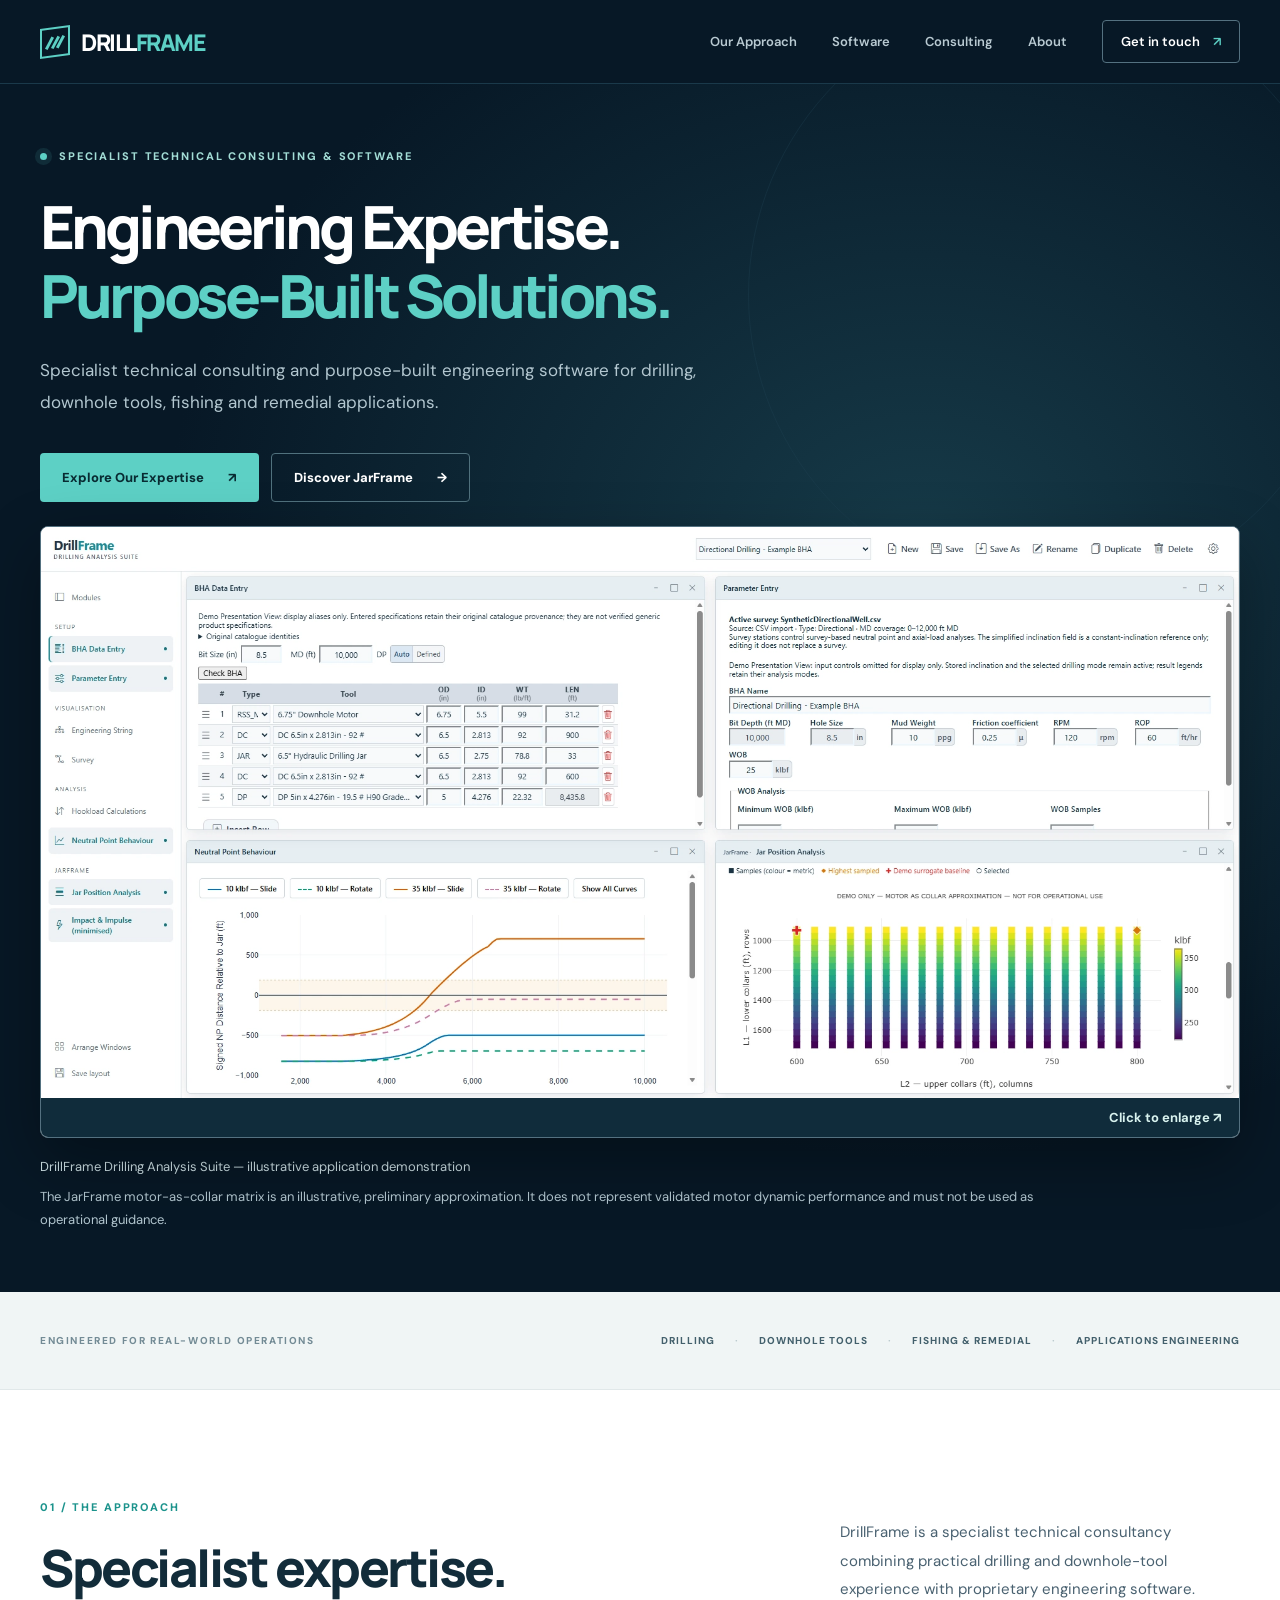
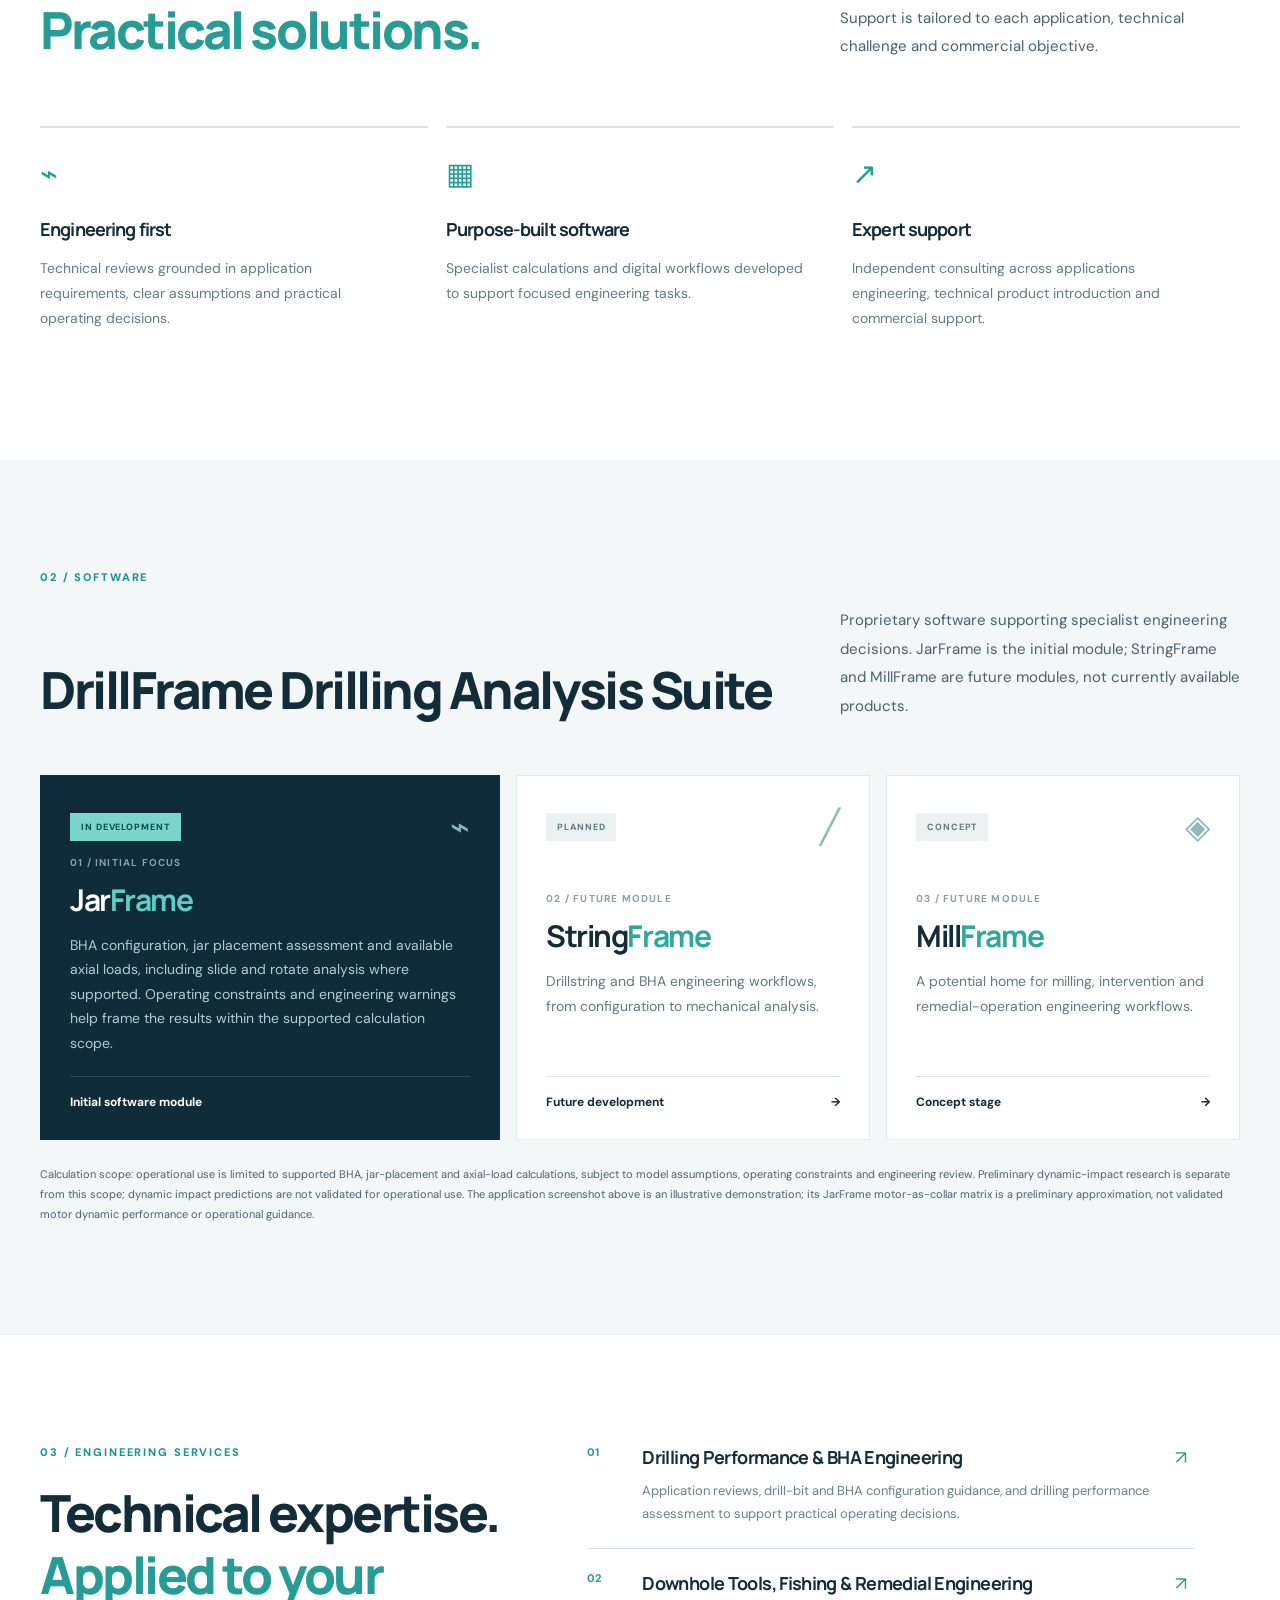
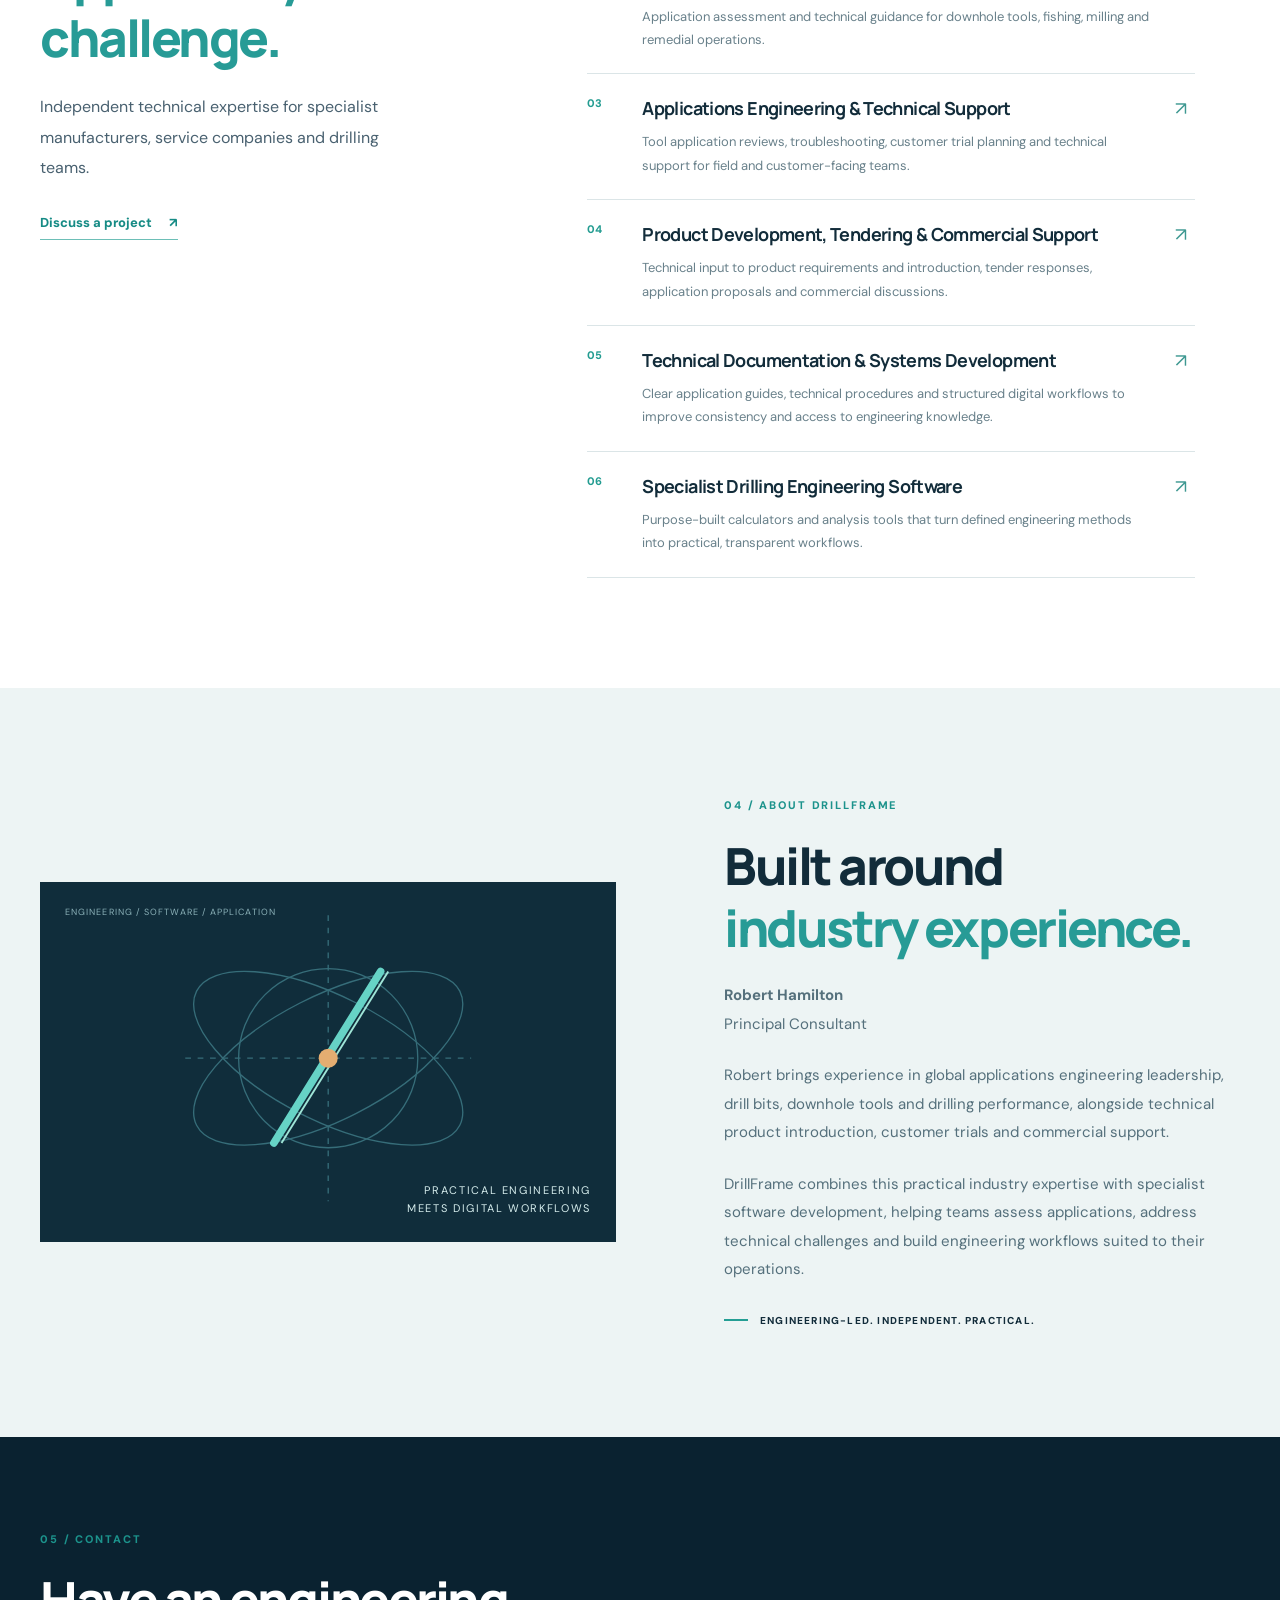
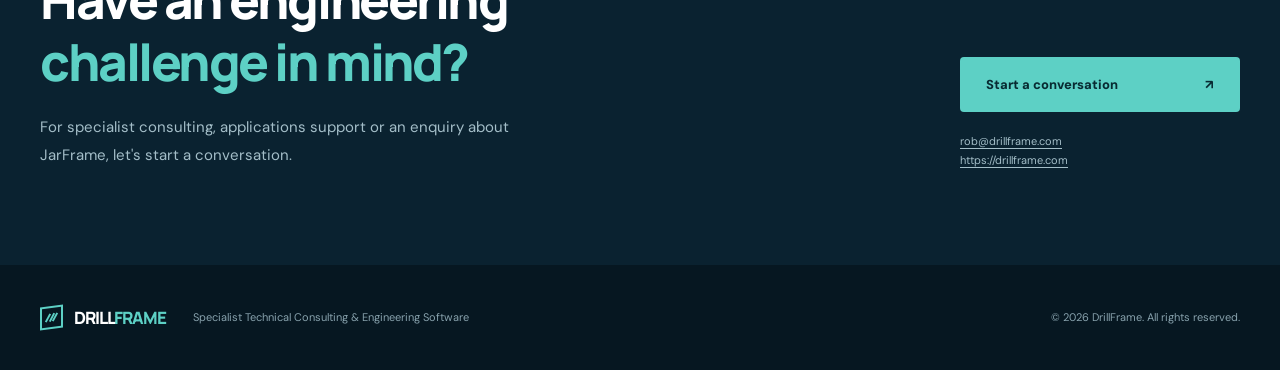
==== commit 9472b79c: "Add DrillFrame application showcase and responsive improvements" ====
--- a/index.html
+++ b/index.html
@@ -28,32 +28,30 @@
           <h1>Engineering Expertise.<br><span>Purpose-Built Solutions.</span></h1>
           <p class="hero-lead">Specialist technical consulting and purpose-built engineering software for drilling, downhole tools, fishing and remedial applications.</p>
           <div class="hero-actions"><a class="button button-primary" href="#consulting">Explore Our Expertise <span aria-hidden="true">↗</span></a><a class="button button-outline" href="#jarframe">Discover JarFrame <span aria-hidden="true">→</span></a></div>
-          <div class="hero-meta"><span><span class="meta-dot"></span> Practical engineering focus</span><span>Purpose-built engineering software</span></div>
         </div>
-        <div class="hero-visual" aria-label="Illustration of a DrillFrame engineering analysis dashboard">
-          <div class="dashboard">
-            <div class="dash-top"><div class="dash-logo">DF<span> / ENGINEERING WORKSPACE</span></div><div class="dash-status"><i></i> CONCEPT PREVIEW</div></div>
-            <div class="dash-content">
-              <div class="dash-sidebar"><span class="side-active">▦</span><span>⌁</span><span>◇</span><span>≡</span></div>
-              <div class="dash-main">
-                <div class="dash-heading"><div><small>ANALYSIS / JAR PLACEMENT</small><strong>Drillstring load profile</strong></div><span class="dash-tag">ILLUSTRATIVE</span></div>
-                <div class="metric-row"><div><small>Operation</small><strong>Drilling BHA</strong></div><div><small>Analysis</small><strong>Static loading</strong></div><div><small>View</small><strong>Axial forces</strong></div></div>
-                <div class="chart-wrap"><div class="chart-label">ILLUSTRATIVE LOAD DISTRIBUTION</div><svg viewBox="0 0 540 230" role="img" aria-label="Illustrative line graph, not real engineering results" preserveAspectRatio="none"><defs><linearGradient id="chartFill" x1="0" y1="0" x2="0" y2="1"><stop offset="0" stop-color="#3dc7bc" stop-opacity=".24"/><stop offset="1" stop-color="#3dc7bc" stop-opacity="0"/></linearGradient></defs><g stroke="#244354" stroke-width="1"><path d="M0 35H540M0 80H540M0 125H540M0 170H540M0 215H540"/><path d="M60 0V230M155 0V230M250 0V230M345 0V230M440 0V230"/></g><path d="M0 188 C55 187 78 165 115 171 S185 136 225 145 S293 98 333 104 S400 67 439 71 S497 42 540 35 L540 230 L0 230Z" fill="url(#chartFill)"/><path d="M0 188 C55 187 78 165 115 171 S185 136 225 145 S293 98 333 104 S400 67 439 71 S497 42 540 35" fill="none" stroke="#61d6c8" stroke-width="3"/><path d="M345 0V230" stroke="#e9ae71" stroke-width="1.5" stroke-dasharray="5 5"/><circle cx="345" cy="100" r="6" fill="#e9ae71" stroke="#102c3a" stroke-width="3"/></svg><div class="chart-footer"><span>BIT</span><span>DRILLSTRING POSITION</span><span>SURFACE</span></div></div>
-                <div class="dash-bottom"><span><i class="legend-line"></i> Axial load profile</span><span><i class="legend-dot"></i> Jar reference</span><span class="dash-note">Concept only · not engineering output</span></div>
-              </div>
-            </div>
-          </div>
-          <div class="floating-card"><span class="float-icon">⌁</span><div><strong>JarFrame</strong><small>Placement & load analysis</small></div><span class="float-arrow">↗</span></div>
-        </div>
+        <figure class="hero-visual application-preview">
+          <a class="application-enlarge" href="assets/images/drillframe-application.webp" aria-haspopup="dialog" aria-controls="application-lightbox" aria-label="Enlarge the DrillFrame application screenshot" aria-describedby="application-disclosure">
+            <img src="assets/images/drillframe-application.webp" width="1912" height="912" fetchpriority="high" alt="DrillFrame application showing BHA configuration with a 6.75-inch motor and hydraulic jar, an active directional survey, directional neutral-point analysis curves and the coloured JarFrame placement screening matrix." />
+            <span class="enlarge-label">Click to enlarge &#8599;</span>
+          </a>
+          <figcaption>DrillFrame Drilling Analysis Suite — illustrative application demonstration</figcaption>
+          <p class="application-disclosure" id="application-disclosure">The JarFrame motor-as-collar matrix is an illustrative, preliminary approximation. It does not represent validated motor dynamic performance and must not be used as operational guidance.</p>
+        </figure>
       </div>
     </section>
     <section class="trust-band"><div class="container trust-inner"><p>ENGINEERED FOR REAL-WORLD OPERATIONS</p><div><span>DRILLING</span><b>·</b><span>DOWNHOLE TOOLS</span><b>·</b><span>FISHING & REMEDIAL</span><b>·</b><span>APPLICATIONS ENGINEERING</span></div></div></section>
     <section id="platform" class="section overview"><div class="container"><div class="split-heading"><div><p class="section-kicker">01 / THE APPROACH</p><h2>Specialist expertise.<br><span>Practical solutions.</span></h2></div><p>DrillFrame is a specialist technical consultancy combining practical drilling and downhole-tool experience with proprietary engineering software. Support is tailored to each application, technical challenge and commercial objective.</p></div><div class="feature-grid"><article class="feature"><div class="feature-icon">⌁</div><h3>Engineering first</h3><p>Technical reviews grounded in application requirements, clear assumptions and practical operating decisions.</p></article><article class="feature"><div class="feature-icon">▦</div><h3>Purpose-built software</h3><p>Specialist calculations and digital workflows developed to support focused engineering tasks.</p></article><article class="feature"><div class="feature-icon">↗</div><h3>Expert support</h3><p>Independent consulting across applications engineering, technical product introduction and commercial support.</p></article></div></div></section>
-    <section id="software" class="section software-section"><div class="container"><p class="section-kicker">02 / SOFTWARE</p><div class="section-title-row"><h2>DrillFrame Drilling Analysis Suite</h2><p>Proprietary software supporting specialist engineering decisions. JarFrame is the initial module; StringFrame and MillFrame are future modules, not currently available products.</p></div><div class="software-grid"><article class="software-card featured" id="jarframe"><div class="card-top"><span class="pill pill-active">IN DEVELOPMENT</span><span class="card-symbol">⌁</span></div><div><p class="card-number">01 / INITIAL FOCUS</p><h3>Jar<span>Frame</span></h3><p>BHA configuration, jar placement assessment and available axial loads, including slide and rotate analysis where supported. Operating constraints and engineering warnings help frame the results within the supported calculation scope.</p></div><div class="card-bottom">Initial software module</div></article><article class="software-card"><div class="card-top"><span class="pill">PLANNED</span><span class="card-symbol">╱</span></div><div><p class="card-number">02 / FUTURE MODULE</p><h3>String<span>Frame</span></h3><p>Drillstring and BHA engineering workflows, from configuration to mechanical analysis.</p></div><div class="card-bottom">Future development <span aria-hidden="true">→</span></div></article><article class="software-card"><div class="card-top"><span class="pill">CONCEPT</span><span class="card-symbol">◈</span></div><div><p class="card-number">03 / FUTURE MODULE</p><h3>Mill<span>Frame</span></h3><p>A potential home for milling, intervention and remedial-operation engineering workflows.</p></div><div class="card-bottom">Concept stage <span aria-hidden="true">→</span></div></article></div><p class="software-disclaimer">Calculation scope: operational use is limited to supported BHA, jar-placement and axial-load calculations, subject to model assumptions, operating constraints and engineering review. Preliminary dynamic-impact research is separate from this scope; dynamic impact predictions are not validated for operational use. The graphic above remains an illustrative concept, not software output.</p></div></section>
+    <section id="software" class="section software-section"><div class="container"><p class="section-kicker">02 / SOFTWARE</p><div class="section-title-row"><h2>DrillFrame Drilling Analysis Suite</h2><p>Proprietary software supporting specialist engineering decisions. JarFrame is the initial module; StringFrame and MillFrame are future modules, not currently available products.</p></div><div class="software-grid"><article class="software-card featured" id="jarframe"><div class="card-top"><span class="pill pill-active">IN DEVELOPMENT</span><span class="card-symbol">⌁</span></div><div><p class="card-number">01 / INITIAL FOCUS</p><h3>Jar<span>Frame</span></h3><p>BHA configuration, jar placement assessment and available axial loads, including slide and rotate analysis where supported. Operating constraints and engineering warnings help frame the results within the supported calculation scope.</p></div><div class="card-bottom">Initial software module</div></article><article class="software-card"><div class="card-top"><span class="pill">PLANNED</span><span class="card-symbol">╱</span></div><div><p class="card-number">02 / FUTURE MODULE</p><h3>String<span>Frame</span></h3><p>Drillstring and BHA engineering workflows, from configuration to mechanical analysis.</p></div><div class="card-bottom">Future development <span aria-hidden="true">→</span></div></article><article class="software-card"><div class="card-top"><span class="pill">CONCEPT</span><span class="card-symbol">◈</span></div><div><p class="card-number">03 / FUTURE MODULE</p><h3>Mill<span>Frame</span></h3><p>A potential home for milling, intervention and remedial-operation engineering workflows.</p></div><div class="card-bottom">Concept stage <span aria-hidden="true">→</span></div></article></div><p class="software-disclaimer">Calculation scope: operational use is limited to supported BHA, jar-placement and axial-load calculations, subject to model assumptions, operating constraints and engineering review. Preliminary dynamic-impact research is separate from this scope; dynamic impact predictions are not validated for operational use. The application screenshot above is an illustrative demonstration; its JarFrame motor-as-collar matrix is a preliminary approximation, not validated motor dynamic performance or operational guidance.</p></div></section>
     <section id="consulting" class="section consulting-section"><div class="container consulting-layout"><div><p class="section-kicker">03 / ENGINEERING SERVICES</p><h2>Technical expertise.<br><span>Applied to your challenge.</span></h2><p class="consulting-lead">Independent technical expertise for specialist manufacturers, service companies and drilling teams.</p><a class="text-link" href="#contact">Discuss a project <span aria-hidden="true">↗</span></a></div><div class="services"><div class="service"><span>01</span><div><h3>Drilling Performance & BHA Engineering</h3><p>Application reviews, drill-bit and BHA configuration guidance, and drilling performance assessment to support practical operating decisions.</p></div><span class="service-plus" aria-hidden="true">↗</span></div><div class="service"><span>02</span><div><h3>Downhole Tools, Fishing & Remedial Engineering</h3><p>Application assessment and technical guidance for downhole tools, fishing, milling and remedial operations.</p></div><span class="service-plus" aria-hidden="true">↗</span></div><div class="service"><span>03</span><div><h3>Applications Engineering & Technical Support</h3><p>Tool application reviews, troubleshooting, customer trial planning and technical support for field and customer-facing teams.</p></div><span class="service-plus" aria-hidden="true">↗</span></div><div class="service"><span>04</span><div><h3>Product Development, Tendering & Commercial Support</h3><p>Technical input to product requirements and introduction, tender responses, application proposals and commercial discussions.</p></div><span class="service-plus" aria-hidden="true">↗</span></div><div class="service"><span>05</span><div><h3>Technical Documentation & Systems Development</h3><p>Clear application guides, technical procedures and structured digital workflows to improve consistency and access to engineering knowledge.</p></div><span class="service-plus" aria-hidden="true">↗</span></div><div class="service"><span>06</span><div><h3>Specialist Drilling Engineering Software</h3><p>Purpose-built calculators and analysis tools that turn defined engineering methods into practical, transparent workflows.</p></div><span class="service-plus" aria-hidden="true">↗</span></div></div></div></section>
     <section id="about" class="section about-section"><div class="container about-layout"><div class="about-art"><div class="about-coordinate">ENGINEERING / SOFTWARE / APPLICATION</div><svg viewBox="0 0 490 340" aria-hidden="true"><g fill="none" stroke="#366d79" stroke-width="1.4"><ellipse cx="245" cy="166" rx="155" ry="65" transform="rotate(-27 245 166)"/><ellipse cx="245" cy="166" rx="155" ry="65" transform="rotate(27 245 166)"/><circle cx="245" cy="166" r="94"/><path d="M95 166H395M245 16V316" stroke-dasharray="6 7"/></g><path d="M188 255L300 75" stroke="#66d3c6" stroke-width="8" stroke-linecap="round"/><path d="M196 255L308 75" stroke="#9fe5d7" stroke-width="2"/><circle cx="245" cy="166" r="10" fill="#e4ad71"/></svg><div class="about-art-label">PRACTICAL ENGINEERING<br>MEETS DIGITAL WORKFLOWS</div></div><div><p class="section-kicker">04 / ABOUT DRILLFRAME</p><h2>Built around<br><span>industry experience.</span></h2><p><strong>Robert Hamilton</strong><br>Principal Consultant</p><p>Robert brings experience in global applications engineering leadership, drill bits, downhole tools and drilling performance, alongside technical product introduction, customer trials and commercial support.</p><p>DrillFrame combines this practical industry expertise with specialist software development, helping teams assess applications, address technical challenges and build engineering workflows suited to their operations.</p><div class="about-signoff"><span class="signoff-line"></span> ENGINEERING-LED. INDEPENDENT. PRACTICAL.</div></div></div></section>
     <section id="contact" class="section contact-section"><div class="container contact-layout"><div><p class="section-kicker">05 / CONTACT</p><h2>Have an engineering<br><span>challenge in mind?</span></h2><p>For specialist consulting, applications support or an enquiry about JarFrame, let's start a conversation.</p></div><div class="contact-action"><a class="button button-primary button-large" href="mailto:rob@drillframe.com?subject=DrillFrame%20enquiry">Start a conversation <span aria-hidden="true">↗</span></a><p><a href="mailto:rob@drillframe.com">rob@drillframe.com</a><br><a href="https://drillframe.com">https://drillframe.com</a></p></div></div></section>
   </main>
+  <dialog class="application-lightbox" id="application-lightbox" aria-labelledby="lightbox-title" aria-describedby="lightbox-disclosure">
+    <div class="lightbox-toolbar"><h2 id="lightbox-title">DrillFrame Drilling Analysis Suite</h2><button type="button" class="lightbox-close" autofocus>Close &#215;</button></div>
+    <p class="lightbox-hint">Scroll to inspect the full-resolution interface. <a href="assets/images/drillframe-application.webp" target="_blank" rel="noopener">Open image in a new tab &#8599;</a></p>
+    <div class="lightbox-image"><img src="assets/images/drillframe-application.webp" width="1912" height="912" alt="Full-resolution DrillFrame application: BHA configuration, active directional survey, directional neutral-point analysis and JarFrame placement screening matrix." /></div>
+    <p class="application-disclosure" id="lightbox-disclosure">Illustrative application demonstration. The JarFrame motor-as-collar matrix is an illustrative, preliminary approximation, not validated motor dynamic performance or operational guidance.</p>
+  </dialog>
   <footer class="footer"><div class="container footer-inner"><a class="brand footer-brand" href="#top"><span class="brand-icon" aria-hidden="true"><span></span><span></span><span></span></span><span>DRILL<span class="brand-accent">FRAME</span></span></a><p>Specialist Technical Consulting & Engineering Software</p><span>© <span id="year">2026</span> DrillFrame. All rights reserved.</span></div></footer>
 </body>
 </html>
--- a/styles.css
+++ b/styles.css
@@ -1,3 +1,26 @@
 @import url('https://fonts.googleapis.com/css2?family=DM+Sans:wght@400;500;600;700&family=Manrope:wght@400;500;600;700;800&display=swap');
 :root{--navy:#071826;--navy2:#102637;--teal:#5dd0c5;--ink:#122c3a;--body:#496170;--line:#e2e9eb;--muted:#a6b9c2;--max:1200px}*{box-sizing:border-box}html{scroll-behavior:smooth}body{margin:0;font-family:'DM Sans',Arial,sans-serif;color:var(--ink);background:#fff}h1,h2,h3,p{margin-top:0}h1,h2,h3{font-family:Manrope,'DM Sans',sans-serif;letter-spacing:-.048em}a{color:inherit;text-decoration:none}.container{width:min(var(--max),calc(100% - 80px));margin:auto}.site-header{height:84px;background:var(--navy);border-bottom:1px solid #1a394a;position:relative;z-index:20}.nav-wrap{height:100%;display:flex;align-items:center;justify-content:space-between}.brand{display:inline-flex;align-items:center;gap:11px;color:#fff;font:800 23px Manrope,sans-serif;letter-spacing:-.065em;white-space:nowrap}.brand-accent{color:var(--teal)}.brand-icon{width:30px;height:30px;border:2px solid var(--teal);display:flex;align-items:center;justify-content:space-evenly;transform:skewY(-8deg);padding:4px}.brand-icon span{display:block;height:13px;width:3px;background:var(--teal);transform:rotate(30deg)}.site-nav{display:flex;align-items:center;gap:35px;color:#b9cad2;font-size:13px;font-weight:600}.site-nav a:hover{color:#fff}.site-nav .nav-contact{color:#fff;border:1px solid #547180;padding:12px 18px;border-radius:4px}.nav-contact span{color:var(--teal);margin-left:10px}.menu-toggle{display:none}.hero{position:relative;overflow:hidden;background:radial-gradient(ellipse at 72% 38%,#163a48 0%,var(--navy) 58%);color:#fff;min-height:670px}.hero:after{content:'';position:absolute;right:-70px;top:-90px;height:600px;width:600px;border:1px solid #214453;border-radius:50%;opacity:.35}.hero-layout{display:grid;grid-template-columns:49% 51%;align-items:center;min-height:670px;position:relative;z-index:1;padding:65px 0 80px}.eyebrow,.section-kicker{letter-spacing:.17em;font-size:11px;font-weight:800}.eyebrow{color:#a2dcd5;margin-bottom:29px;display:flex;align-items:center;gap:12px}.signal{height:7px;width:7px;background:var(--teal);border-radius:50%;box-shadow:0 0 0 5px #5dd0c51c}.hero h1{font-size:clamp(46px,4.65vw,73px);line-height:1.16;font-weight:800;margin:0 0 25px;letter-spacing:-.065em}.hero h1 span{color:var(--teal)}.hero-lead{font-size:17px;line-height:1.85;color:#b3c7d0;max-width:480px;margin-bottom:35px}.hero-actions{display:flex;gap:12px;flex-wrap:wrap}.button{display:inline-flex;justify-content:space-between;gap:24px;align-items:center;padding:15px 22px;border-radius:4px;font-size:13px;font-weight:800;transition:.2s}.button:hover{transform:translateY(-2px)}.button-primary{color:#082b32;background:var(--teal)}.button-outline{border:1px solid #50717d;color:#fff}.hero-meta{display:flex;gap:30px;color:#8eabb7;font-size:11px;margin-top:52px}.meta-dot{width:6px;height:6px;background:var(--teal);display:inline-block;border-radius:50%;margin-right:7px}.hero-visual{position:relative;margin-left:28px}.dashboard{background:#0b2230;border:1px solid #345262;box-shadow:0 28px 70px #0007;transform:perspective(1100px) rotateY(-5deg) rotateX(2deg);border-radius:9px;overflow:hidden}.dash-top{display:flex;justify-content:space-between;align-items:center;height:50px;border-bottom:1px solid #244351;padding:0 17px}.dash-logo{color:var(--teal);font-weight:800;font-size:13px}.dash-logo span{font-size:9px;color:#8caebc;letter-spacing:.1em;margin-left:10px}.dash-status{color:#a2c7bc;font-size:8px;letter-spacing:.13em}.dash-status i{background:#d5a86c;width:6px;height:6px;display:inline-block;border-radius:50%;margin-right:5px}.dash-content{display:flex;min-height:360px}.dash-sidebar{width:49px;border-right:1px solid #244351;display:flex;flex-direction:column;align-items:center;gap:23px;padding-top:24px;color:#6d909d}.dash-sidebar .side-active{color:var(--teal)}.dash-main{padding:23px 24px 20px;min-width:0;flex:1}.dash-heading{display:flex;justify-content:space-between;gap:10px;align-items:center}.dash-heading small{display:block;color:var(--teal);font-size:8px;letter-spacing:.13em;margin-bottom:7px}.dash-heading strong{font-family:Manrope,sans-serif;font-size:18px;letter-spacing:-.04em}.dash-tag{background:#163d45;color:#94d4cd;font-size:8px;padding:7px 9px;letter-spacing:.1em}.metric-row{display:grid;grid-template-columns:repeat(3,1fr);gap:9px;margin:22px 0 19px}.metric-row>div{border:1px solid #254756;background:#102d3a;border-radius:3px;padding:11px}.metric-row small{display:block;color:#84a6b5;font-size:9px;margin-bottom:8px}.metric-row strong{font-size:11px;font-weight:600}.chart-wrap{border:1px solid #254756;border-radius:3px;padding:14px 16px 8px}.chart-label{font-size:8px;letter-spacing:.1em;color:#a7c0c7}.chart-wrap svg{width:100%;height:155px;margin-top:10px}.chart-footer{display:flex;justify-content:space-between;color:#7295a4;font-size:8px;letter-spacing:.08em}.dash-bottom{display:flex;gap:13px;color:#91aeb8;font-size:8px;margin-top:15px;align-items:center;flex-wrap:wrap}.legend-line{display:inline-block;width:13px;height:2px;vertical-align:middle;background:var(--teal);margin-right:5px}.legend-dot{width:5px;height:5px;border-radius:50%;background:#e9ae71;display:inline-block;margin-right:5px}.dash-note{margin-left:auto;color:#6f919e}.floating-card{position:absolute;bottom:-28px;left:-50px;display:flex;gap:13px;align-items:center;background:#fff;color:#193743;padding:16px 20px;box-shadow:0 14px 40px #0004;min-width:265px;border-radius:5px}.float-icon{background:#dbf5f0;color:#239e94;font-size:28px;width:42px;height:42px;display:grid;place-items:center}.floating-card strong{font-size:13px;display:block}.floating-card small{display:block;margin-top:5px;color:#77909b;font-size:10px}.float-arrow{margin-left:auto;color:#2f978d}.trust-band{background:#f0f5f5;border-bottom:1px solid #e1e8e9}.trust-inner{min-height:97px;display:flex;justify-content:space-between;align-items:center;gap:30px}.trust-inner p{margin:0;color:#738b95;font-size:10px;letter-spacing:.16em;font-weight:800}.trust-inner div{display:flex;gap:20px;align-items:center;flex-wrap:wrap;font-weight:800;font-size:10px;letter-spacing:.1em;color:#43606c}.trust-inner b{color:#b9c8cc}.section{padding:110px 0;scroll-margin-top:20px}.section-kicker{color:#1c938c;margin-bottom:22px}.section h2{font-size:clamp(37px,4vw,54px);line-height:1.22;font-weight:800;margin:0}.section h2 span{color:#279b96}.split-heading,.section-title-row{display:flex;justify-content:space-between;gap:50px;align-items:end}.split-heading>p,.section-title-row>p{max-width:400px;margin:0;color:var(--body);line-height:1.9;font-size:15px}.feature-grid{display:grid;grid-template-columns:repeat(3,1fr);margin-top:65px;gap:18px}.feature{border-top:2px solid #dbe7e9;padding:28px 28px 5px 0}.feature-icon{font-size:30px;color:#249f95;margin-bottom:26px;font-family:Arial}.feature h3{font-size:18px;margin-bottom:15px}.feature p{line-height:1.8;color:#647c87;font-size:14px}.software-section{background:#f3f7f7}.software-grid{display:grid;grid-template-columns:repeat(3,1fr);gap:16px;margin-top:55px}.software-card{min-height:365px;padding:29px;display:flex;flex-direction:column;justify-content:space-between;background:#fff;border:1px solid #dfebec}.software-card.featured{background:#102c3b;color:#fff;border-color:#102c3b}.card-top{display:flex;align-items:center;justify-content:space-between}.pill{font-size:9px;color:#647b84;background:#ecf2f2;padding:8px 11px;letter-spacing:.1em;font-weight:800}.pill-active{color:#0e4948;background:#79d6cc}.card-symbol{font-size:33px;color:#8eb8bc}.card-number{font-size:10px;letter-spacing:.12em;color:#8a9fa7;font-weight:700}.software-card h3{font-size:30px;margin:8px 0 13px}.software-card h3 span{color:#2da99c}.featured h3 span{color:var(--teal)}.software-card p:not(.card-number){color:#617a83;font-size:14px;line-height:1.75}.featured p:not(.card-number){color:#b4cbd2}.card-bottom{border-top:1px solid #dce7e8;padding-top:17px;font-size:12px;font-weight:700;display:flex;justify-content:space-between}.featured .card-bottom{border-color:#2d4d5b}.software-disclaimer{margin:25px 0 0;font-size:11px;color:#7b919b}.consulting-layout{display:grid;grid-template-columns:43% 57%;gap:55px}.consulting-lead{color:var(--body);line-height:1.9;max-width:380px;margin:24px 0 28px}.text-link{color:#168b85;font-weight:800;font-size:13px;border-bottom:1px solid #6dbfb7;padding-bottom:8px}.text-link span{margin-left:14px}.services{padding-right:45px}.service{border-bottom:1px solid #dbe5e7;display:grid;grid-template-columns:35px 1fr 20px;gap:20px;padding:22px 0}.service:first-child{padding-top:0}.service>span:first-child{font-size:11px;color:#239c91;font-weight:800}.service h3{font-size:18px;letter-spacing:-.035em;margin:0 0 10px}.service p{font-size:13px;color:#69818b;line-height:1.8;margin:0}.service-plus{font-size:19px;color:#3e9891}.about-section{background:#edf4f4}.about-layout{display:grid;grid-template-columns:48% 43%;gap:9%;align-items:center}.about-art{height:360px;background:#102d3b;position:relative;overflow:hidden;display:flex;align-items:center;justify-content:center}.about-art svg{width:90%;height:90%}.about-coordinate{position:absolute;left:25px;top:24px;font-size:9px;color:#8bb1b8;letter-spacing:.12em}.about-art-label{position:absolute;right:25px;bottom:25px;font-size:11px;line-height:1.6;letter-spacing:.15em;color:#d6eded;text-align:right}.about-layout p:not(.section-kicker){margin-top:23px;color:#55707c;font-size:15px;line-height:1.9}.about-signoff{margin-top:30px;font-size:10px;letter-spacing:.12em;font-weight:800;display:flex;align-items:center;gap:12px}.signoff-line{width:24px;height:2px;background:#249e94}.contact-section{background:#0a2230;color:#fff;padding:95px 0}.contact-layout{display:flex;align-items:end;justify-content:space-between;gap:50px}.contact-section h2 span{color:var(--teal)}.contact-section p:not(.section-kicker){color:#a4bec8;font-size:15px;max-width:520px;line-height:1.9;margin:20px 0 0}.contact-action{text-align:left;min-width:280px}.button-large{padding:19px 26px;width:100%}.contact-action p{font-size:11px!important;line-height:1.7!important}.footer{background:#061721;color:#88a2ad}.footer-inner{min-height:105px;display:flex;align-items:center;gap:27px}.footer-brand{font-size:17px}.footer-brand .brand-icon{width:23px;height:23px}.footer-brand .brand-icon span{height:9px;width:2px}.footer p{font-size:11px;margin:0}.footer-inner>span:last-child{font-size:11px;margin-left:auto}@media(max-width:1000px){.container{width:min(var(--max),calc(100% - 44px))}.site-nav{gap:17px}.hero-layout{grid-template-columns:1fr;gap:65px;padding:75px 0 95px}.hero-visual{max-width:680px;margin:0 auto}.hero h1{max-width:800px}.hero-lead{max-width:650px}.trust-inner{flex-direction:column;justify-content:center;padding:22px 0;gap:15px}.split-heading,.section-title-row{align-items:start;flex-direction:column;gap:22px}.consulting-layout{grid-template-columns:1fr;gap:48px}.services{padding-right:0}}@media(max-width:650px){.container{width:calc(100% - 36px)}.site-header{height:72px}.brand{font-size:21px}.menu-toggle{display:flex;flex-direction:column;gap:5px;border:0;background:transparent;padding:10px;cursor:pointer}.menu-toggle span{height:2px;width:23px;background:#fff}.site-nav{display:none;position:absolute;top:72px;left:0;right:0;background:#0b2230;flex-direction:column;padding:24px;align-items:stretch;gap:22px}.site-nav.open{display:flex}.hero-layout{padding:63px 0 100px;gap:50px;min-height:auto}.hero h1{font-size:clamp(38px,9vw,56px)}.hero-lead{font-size:15px}.hero-actions{flex-direction:column}.button{width:100%}.hero-meta{margin-top:30px;flex-wrap:wrap;gap:10px}.dashboard{transform:none}.dash-main{padding:12px}.dash-heading strong{font-size:12px}.dash-top{padding:0 9px}.dash-logo span{display:none}.dash-tag{display:none}.metric-row{gap:4px}.metric-row>div{padding:7px}.metric-row strong{font-size:8px}.chart-wrap{padding:9px}.chart-wrap svg{height:120px}.dash-bottom{display:none}.floating-card{left:6px;bottom:-36px;min-width:230px}.trust-inner div{gap:9px;justify-content:center;font-size:9px}.section{padding:72px 0}.section h2{font-size:35px}.feature-grid,.software-grid,.about-layout{grid-template-columns:1fr}.feature-grid{gap:18px;margin-top:36px}.feature{padding:15px 0}.feature-icon{margin-bottom:12px}.software-grid{margin-top:32px}.software-card{min-height:300px}.about-layout{gap:40px}.about-art{height:270px}.contact-layout{flex-direction:column;align-items:stretch;gap:25px}.contact-action{min-width:0}.footer-inner{flex-wrap:wrap;gap:10px;padding:25px 0}.footer-inner>span:last-child{margin-left:0;width:100%}}
 .skip-link{position:absolute;left:16px;top:-80px;z-index:100;background:#5dd0c5;color:#071826;padding:12px 18px}.skip-link:focus{top:12px}a:focus-visible,button:focus-visible{outline:3px solid #279b96;outline-offset:5px}.hero-copy,.hero-visual,.consulting-layout>div,.service>div{min-width:0}.hero h1{overflow-wrap:normal}.hero-visual{width:calc(100% - 28px)}.consulting-layout{grid-template-columns:minmax(0,43fr) minmax(0,57fr)}.software-grid{grid-template-columns:1.3fr 1fr 1fr}.software-disclaimer{line-height:1.8;color:#496170}.contact-action a:not(.button){text-decoration:underline;text-underline-offset:3px}.footer-inner{flex-wrap:wrap;padding-top:20px;padding-bottom:20px}.footer p{max-width:320px;line-height:1.7}#jarframe{scroll-margin-top:24px}@media(max-width:1000px){.consulting-layout{grid-template-columns:1fr}.hero-visual{width:100%}}@media(max-width:650px){.software-grid{grid-template-columns:1fr}.hero h1{font-size:clamp(32px,8.4vw,54px)}.hero-visual{width:100%}.service{gap:12px;grid-template-columns:24px minmax(0,1fr) 16px}.eyebrow{line-height:1.8;letter-spacing:.12em}.signal{flex-shrink:0}}@media(prefers-reduced-motion:reduce){html{scroll-behavior:auto}.button{transition:none}.button:hover{transform:none}}
+
+/* Actual application preview: retain the complete, undistorted interface. */
+.hero-layout{grid-template-columns:1fr;gap:24px;padding:65px 0 60px}
+.hero-copy{max-width:940px}
+.hero h1{font-size:clamp(38px,4.65vw,64px)}
+.hero-lead{max-width:720px}
+.hero-visual.application-preview{width:100%;max-width:none;margin:0}
+.application-enlarge{display:block;position:relative;border:1px solid #547180;border-radius:8px;background:#fff;box-shadow:0 24px 65px #0005;cursor:zoom-in}
+.application-enlarge img{display:block;width:100%;height:auto;border-radius:7px}
+.enlarge-label{display:block;padding:11px 18px;background:#102c3b;color:#d9f3ef;font-size:13px;font-weight:700;text-align:right;border-radius:0 0 7px 7px}
+.application-preview figcaption{color:#d1e4e9;font-size:13px;line-height:1.7;margin-top:18px}
+.application-disclosure{color:#b3c7d0;font-size:13px;line-height:1.75;margin:8px 0 0;max-width:1000px}
+.application-lightbox{width:calc(100% - 32px);max-width:1960px;max-height:calc(100dvh - 32px);padding:20px;border:1px solid #547180;border-radius:8px;background:#071826;color:#fff;overscroll-behavior:contain}
+.application-lightbox::backdrop{background:#020b13e8}
+body.lightbox-open{overflow:hidden}
+.lightbox-toolbar{display:flex;align-items:center;justify-content:space-between;gap:16px}
+.lightbox-toolbar h2{font-size:20px;margin:0;letter-spacing:-.025em}
+.lightbox-close{flex-shrink:0;background:#5dd0c5;color:#071826;border:0;border-radius:4px;padding:12px 18px;font:700 14px Arial,sans-serif;cursor:pointer}
+.lightbox-hint{font-size:13px;line-height:1.7;color:#b3c7d0;margin:16px 0}
+.lightbox-hint a{text-decoration:underline;text-underline-offset:3px}
+.lightbox-image{max-height:65dvh;overflow:auto;background:#fff;border-radius:4px}
+.lightbox-image img{display:block;width:1912px;max-width:none;height:auto}
+@media(max-width:650px){.hero-layout{padding:48px 0;gap:24px}.application-preview figcaption,.application-disclosure{font-size:12px}.application-lightbox{padding:12px;width:calc(100% - 16px);max-height:calc(100dvh - 16px)}.lightbox-toolbar h2{font-size:16px}.lightbox-close{padding:12px}.lightbox-image{max-height:60dvh}}
